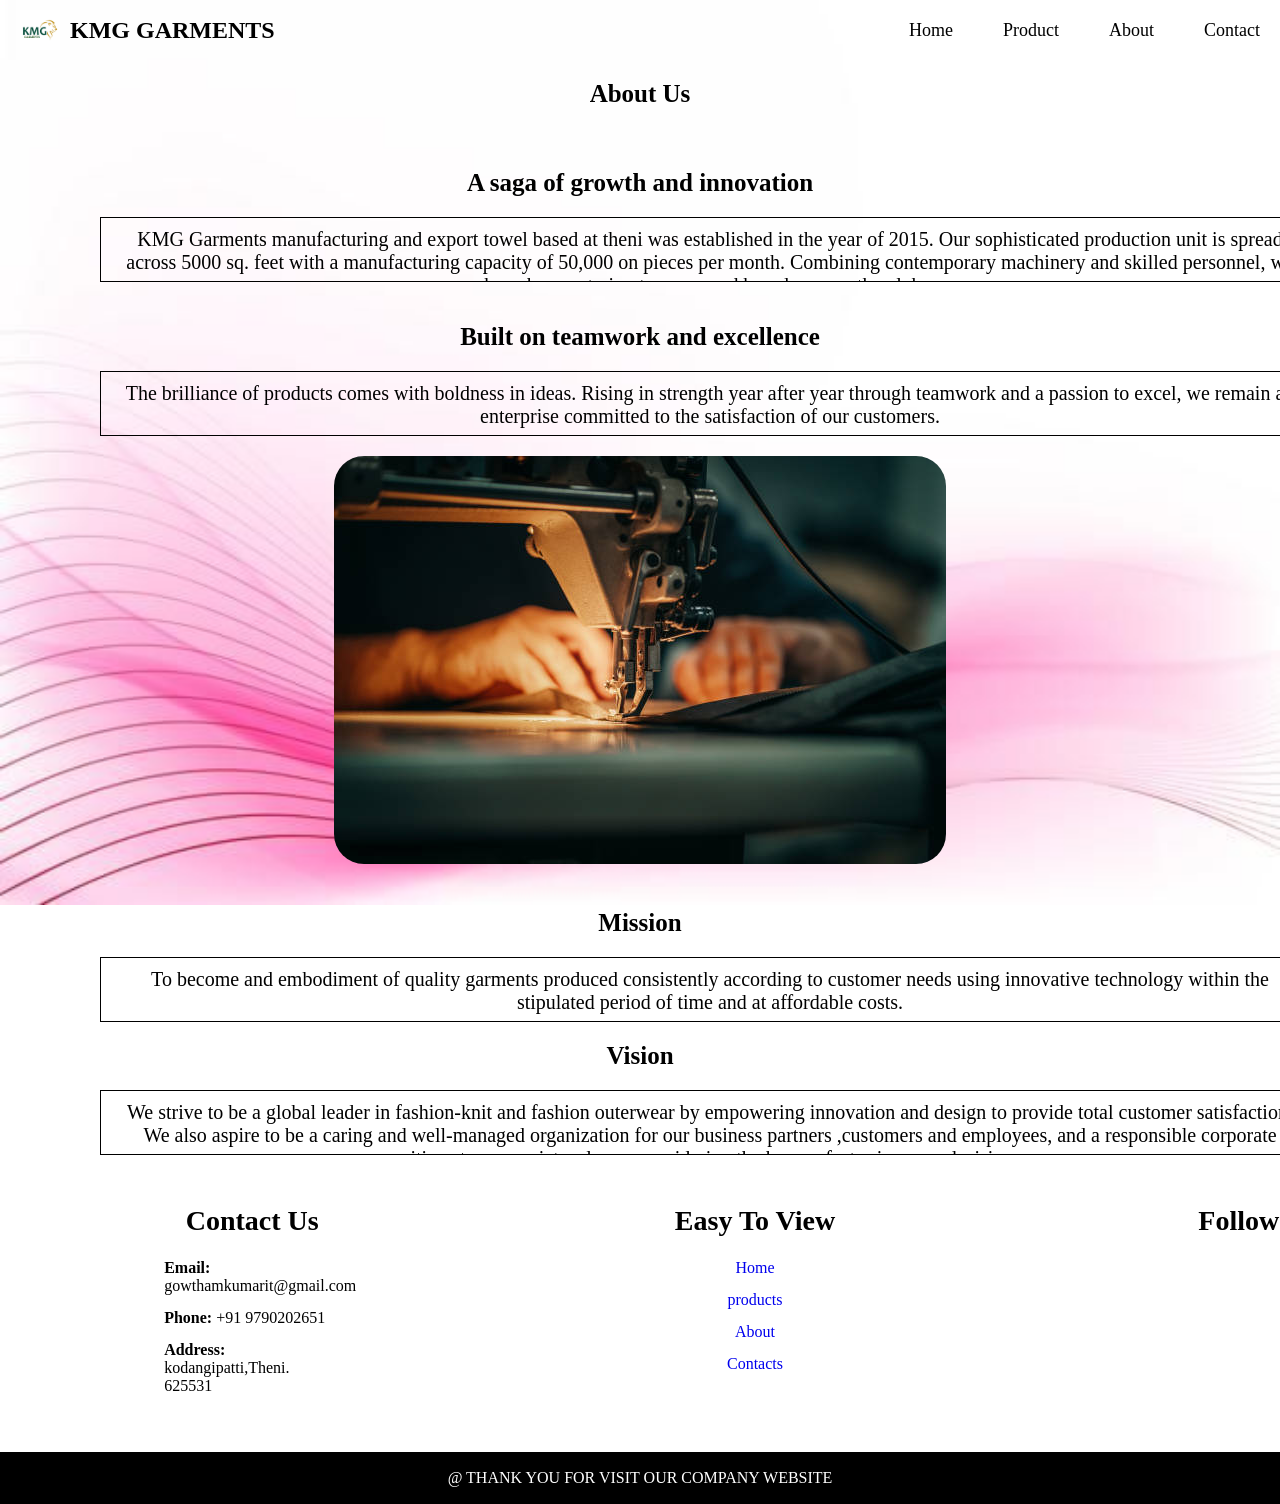
==== about.html @ 12420f59 "Initial commit for KMG Garments Django fullstack" ====
<!DOCTYPE html>
<html lang="en">
<head>
    <meta charset="UTF-8">
    <meta name="viewport" content="width=device-width, initial-scale=1.0">
    <title>about</title>
</head>
<body>
    <style>
       
    * {
      margin: 0;
      padding: 0;
      box-sizing: border-box;
    }
    body {
      font-family:'Times New Roman', Times, serif;
      background-image: url(background\ rose.jpg);
      background-repeat: no-repeat;
    background-size: cover;
    background-attachment: fixed;
    }
    /* Navbar */
    .navbar {
      display: flex;
      justify-content: space-between;
      align-items: center;
      background:linear-gradient(white rgb(183, 19, 131));
      padding: 10px 20px;
      position: sticky;
      top: 0%;
    }
    /* Logo */
    .navbar .logo {
      display: flex;
      align-items: center;
      color: black;
      font-size: 24px;
      font-weight: bold;
      text-decoration: none;
      position: sticky;
      top: 0%;
    }
    .navbar .logo img {
      height: 40px;
      margin-right: 10px;
      position: sticky;
      top: 0%;
    }
    /* Navigation bar */
    .navbar ul {
      list-style: none;
      display: flex;
      gap: 50px;
    }
    .navbar ul li a {
      color: black;
      text-decoration: none;
      font-size: 18px;
      transition: 0.3s;
    }
    .navbar ul li a:hover {
      color: red;
    }
    /*home section--*/
    p{
    color: black;
    margin-left: 20px;
}
.little{
    display: flex;
    align-items: center;
    flex-wrap: wrap;
    justify-content: space-around;
}
.col-2{
    flex-basis: 50%;
    min-width: 300px;
}
.col-2{
    max-width: 100%;
    padding: 50px 0;
}
.col-2 img{
    max-width: 100%;
    padding: 20px;
    border-radius: 40px; 
}
.col-2 h1{
    font-size: 50px;
    line-height: 50px;
    margin: 25px 0;
    font-family: cursive;
    margin-left: 20px;
}
/*button*/
.button{
    display: inline-block;
    background: black;
    color: aliceblue;
    padding: 8px 30px;
    margin: 30px 0;
    border-radius: 30px;
    transition: 0.5s;
    margin-left: 250px;
    text-decoration: none;
}
.button:hover{
background: red;
}
.now{
    text-align: center;
    margin-bottom: 25px;
}
/*product section*/
.com{
  margin-bottom: 20px;
  margin-top: 20px;
}
.items {
  display: flex;
  flex-wrap: wrap;
  justify-content: flex-start;
}
.product img{
  border-radius: 30px;
  padding: 20px;
}
.head{
  text-align: center;
  font-weight: 500%;
}
.product img:hover{
  opacity: 0.9;
}
/*about section*/
.about{
   text-align: center;
   font-family: 'Times New Roman', Times, serif;
  text-decoration: none;
   font-size: large;
   margin-top: 20px;
 }
.b{
   font-size: 20px;
  font-family: 'Times New Roman', Times, serif;
}
.tittle{
  margin-bottom: 20px;
  margin-top: 20px;
  font-size: 25px;
}
.b{
  margin-bottom: 20px;
}
.about img{
  border-radius: 30px;
  margin-bottom: 20px;
  margin-top: 20px;
}
.about img:hover{
  opacity: 0.8;
}
.para{
  width: 1200px;
  height: 65px;
  border: 1px solid;
  overflow-x: hidden;
  /*overflow-y: scroll;*/
  margin-left: 100px;
  padding-top: 10px;
  background-color: rgb(rgba(122, 111, 111, 0));
}
/*FORM section*/
.h{
  margin-top: 20px;
}
 .form{
    display: flex;
    justify-content: center;
    align-items: center;
    margin-top: 20px;
    }
    .form .contact-form input{
    width: 30rem;
    background-color: whitesmoke;
    border: 0px;
    border: solid black;
    margin: 20px;
    padding: 10px;
    font-size: 18px;
    border-bottom: 2px solid black;
}
.form .contact-form input ~ span{
    position: absolute;
    left: 430px;
    transition: 0.9s ease-in-out;
    margin-top: 20px;
}
.form .contact-form input:focus ~span{
    transform: translateY(-20px);
    pointer-events: none;
}
.form .contact-form textarea{
    width: 30rem;
    border: 2px;
    background-color: whitesmoke;
    margin: 20px;
    font-size: 17px;
    border-bottom: 2px solid black;
}
.form .contact-form textarea ~ span
{
    position: absolute;
    left: 400px;
    margin-top: 10px;
    transition: 0.9s ease-in-out;
}
.form .contact-form textarea:focus ~span{
    transform: translateY(-20px);
    pointer-events: none;
}
.form .contact-form input[type=submit]{
    background-color: dodgerblue;
    border: 2px solid dodgerblue;
    font-size: 18px;
    width: 50%;
    height: 40px;
    margin-top: 10px
}
.form .contact-form input[type=submit]:hover{
    background-color: transparent;
    color: dodgerblue;
}

/*foooter section*/
 footer{
        background: grey transparent;
        padding-top: 50px;
    }
    .container{
        width: 1510px;
        margin: auto;
        display: flex;
        justify-content: center;
    }
    .footer-content{
        width: 33.3%;
    }
    h3{
        font-size: 28px;
        margin-bottom: 15px;
        text-align: center;
    }
    .footer-content p{
        width:190px;
        margin: auto;
        padding: 7px;
    }
    .footer-content ul{
        text-align: center;
    }
    .list{
        padding: 0;
    }
    .list li{
        width: auto;
        text-align: center;
        list-style-type:none;
        padding: 7px;
        position: relative;
    }
    .list li::before{
        content: '';
        position: absolute;
        transform: translate(-50%,-50%);
        left: 50%;
        top: 100%;
        width: 0;
        height: 2px;
        background: black;
        transition-duration: .5s;
    }
    .list li:hover::before{
        width: 70px;
    }
    .social-icons{
        text-align: center;
        padding: 0;
    }
    .social-icons li{
        display: inline-block;
        text-align: center;
        padding: 5px;
    }
    .social-icons i{
        color: black;
        font-size: 25px;
    }
    a{
        text-decoration: none;
    }
    a:hover{
        color: red;
    }
    .social-icons i:hover{
        color:black;
    }
    .bottom-bar{
        background: black;
        text-align: center;
        padding: 10px 0;
        margin-top: 50px;
    }
    .bottom-bar p{
        color:white;
        margin: 0;
        font-size: 16px;
        padding: 7px;
    }
  
    </style>
    <nav class="navbar">
    <!-- Logo Section -->
    <a href="" class="logo">
      <img src="kmg logo.png.png" alt="Logo">
      KMG GARMENTS
    </a>

    <!-- Navigation Links -->
    <ul>
      <li><a href="home.html">Home</a></li>
      <li><a href="product.html">Product</a></li>
      <li><a href="about.html">About</a></li>
      <li><a href="contact.html">Contact</a></li>
    </ul>
  </nav>
  <!--about section -->
 <div class="about">
        <h2 class="tittle">About Us</h2>
        <br>
        <h5 class="tittle"><b>A saga of growth and innovation</b></h5>
        <div class="para"><p class="b">KMG Garments manufacturing and export towel based at theni was established in the year of 2015. Our sophisticated production unit is spread across 5000 sq. feet with a manufacturing capacity of 50,000 on pieces per month. Combining contemporary machinery and skilled personnel, we have been catering to renowned brands across the globe.</p></div><br>
        <h5 class="tittle"><b>Built on teamwork and excellence</b></h5>
        <div class="para"><p class="b">The brilliance of products comes with boldness in ideas. Rising in strength year after year through teamwork and a passion to excel, we remain an enterprise committed to the satisfaction of our customers.</p></div>
        <div class="img">
            <img src="company stitching.jpg">
        </div>
        <h5 class="tittle">Mission</h5>
        <div class="para"><p class="b">To become and embodiment of quality garments produced consistently according to customer needs using innovative technology within the stipulated period of time and at affordable costs.</p></div>
        <h5 class="tittle">Vision</h5>
        <div class="para"><p class="b">We strive to be a global leader in fashion-knit and fashion outerwear by empowering innovation and design to provide total customer satisfaction.
We also aspire to be a caring and well-managed organization for our business partners ,customers and employees, and a responsible corporate citizen to our society, always considering the human factor in every decision.</p></div>
    </div>
     <!--footer section-->
  <footer>
        <div class="container">
            <div class="footer-content">
                <h3>Contact Us</h3>
                <p><b>Email:</b> gowthamkumarit@gmail.com</p>
                <p><b>Phone:</b> +91 9790202651</p>
                <p><b>Address:</b> kodangipatti,Theni. 625531</p>
            </div>
            <div class="footer-content">
                <h3>Easy To View</h3>
                 <ul class="list">
                    <li><a href="home.html">Home</a></li>
                    <li><a href="product.html">products</a></li>
                    <li><a href="about.html">About</a></li>
                    <li><a href="contact.html">Contacts</a></li>
                 </ul>
            </div>
            <div class="footer-content">
                <h3>Follow Us</h3>
                <ul class="social-icons">
                <i class="fa fa-facebook-square fa-2x" aria-hidden="true"></i></li>
            <li><i class="fa fa-instagram fa-2x" aria-hidden="true"></i></li>
            <li><i class="fa fa-whatsapp fa-2x" aria-hidden="true"></i></li>
            <li><i class="fa fa-twitter-square fa-2x" aria-hidden="true"></i></li>
                </div>
        </div>
        <div class="bottom-bar">
            <p>@ THANK YOU FOR VISIT OUR COMPANY WEBSITE</p>
        </div>
    </footer>
</body>
</html>
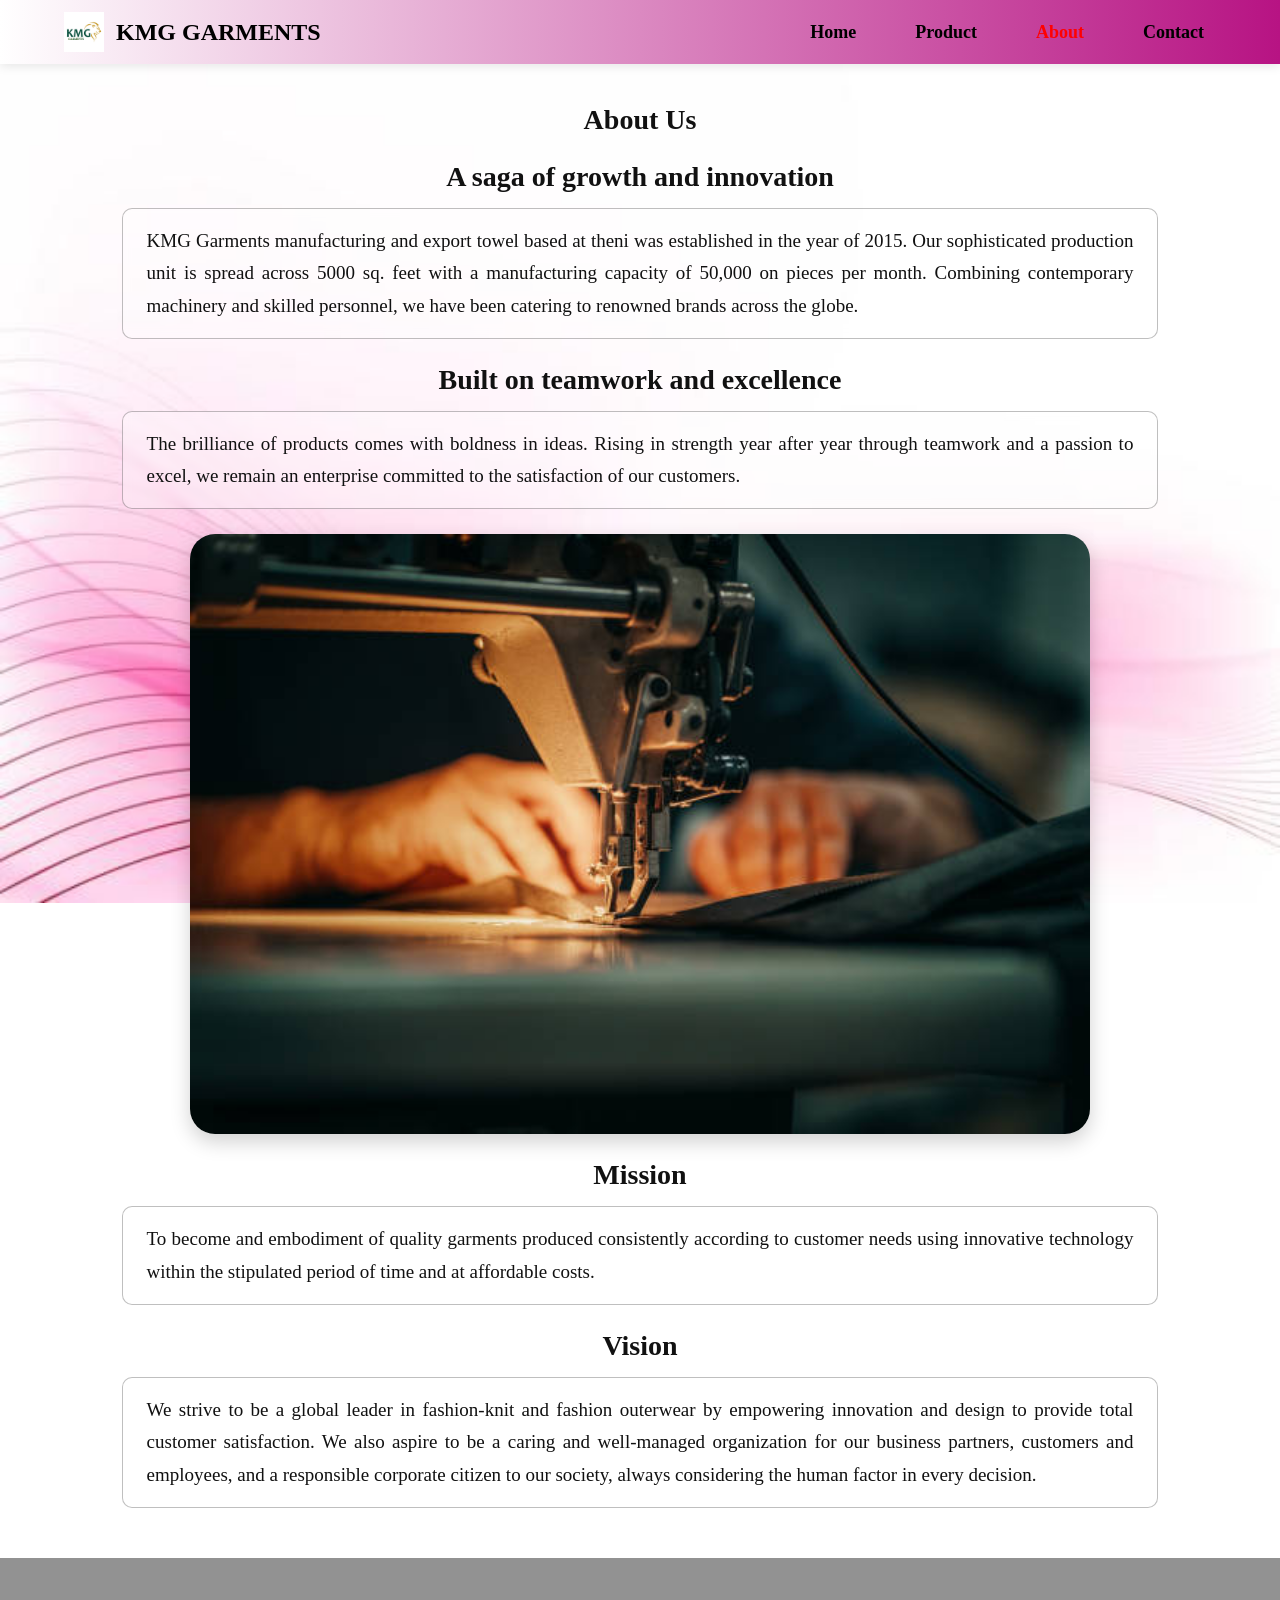
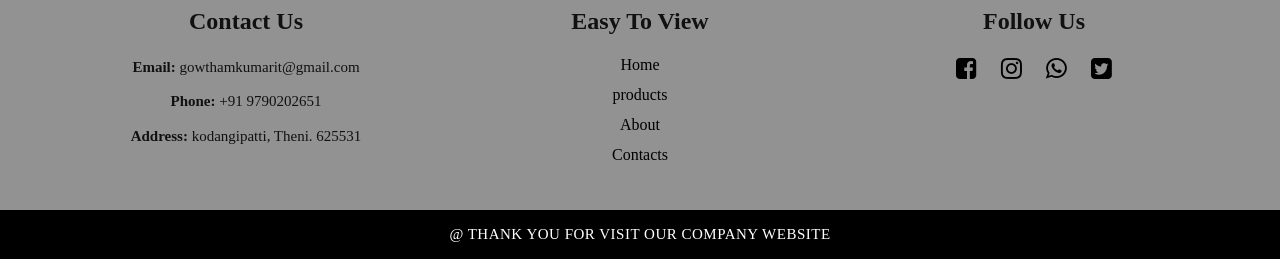
==== commit 3873884e: "Make website fully responsive across all devices" ====
--- a/about.html
+++ b/about.html
@@ -3,385 +3,87 @@
 <head>
     <meta charset="UTF-8">
     <meta name="viewport" content="width=device-width, initial-scale=1.0">
-    <title>about</title>
+    <title>About Us - KMG GARMENTS</title>
+    <link rel="stylesheet" href="style.css">
+    <link rel="icon" type="image/png" href="kmg logo.png.png">
+    <link rel="stylesheet" href="https://stackpath.bootstrapcdn.com/font-awesome/4.7.0/css/font-awesome.min.css" integrity="sha384-wvfXpqpZZVQGK6TAh5PVlGOfQNHSoD2xbE+QkPxCAFlNEevoEH3Sl0sibVcOQVnN" crossorigin="anonymous">
 </head>
 <body>
-    <style>
-       
-    * {
-      margin: 0;
-      padding: 0;
-      box-sizing: border-box;
-    }
-    body {
-      font-family:'Times New Roman', Times, serif;
-      background-image: url(background\ rose.jpg);
-      background-repeat: no-repeat;
-    background-size: cover;
-    background-attachment: fixed;
-    }
-    /* Navbar */
-    .navbar {
-      display: flex;
-      justify-content: space-between;
-      align-items: center;
-      background:linear-gradient(white rgb(183, 19, 131));
-      padding: 10px 20px;
-      position: sticky;
-      top: 0%;
-    }
-    /* Logo */
-    .navbar .logo {
-      display: flex;
-      align-items: center;
-      color: black;
-      font-size: 24px;
-      font-weight: bold;
-      text-decoration: none;
-      position: sticky;
-      top: 0%;
-    }
-    .navbar .logo img {
-      height: 40px;
-      margin-right: 10px;
-      position: sticky;
-      top: 0%;
-    }
-    /* Navigation bar */
-    .navbar ul {
-      list-style: none;
-      display: flex;
-      gap: 50px;
-    }
-    .navbar ul li a {
-      color: black;
-      text-decoration: none;
-      font-size: 18px;
-      transition: 0.3s;
-    }
-    .navbar ul li a:hover {
-      color: red;
-    }
-    /*home section--*/
-    p{
-    color: black;
-    margin-left: 20px;
-}
-.little{
-    display: flex;
-    align-items: center;
-    flex-wrap: wrap;
-    justify-content: space-around;
-}
-.col-2{
-    flex-basis: 50%;
-    min-width: 300px;
-}
-.col-2{
-    max-width: 100%;
-    padding: 50px 0;
-}
-.col-2 img{
-    max-width: 100%;
-    padding: 20px;
-    border-radius: 40px; 
-}
-.col-2 h1{
-    font-size: 50px;
-    line-height: 50px;
-    margin: 25px 0;
-    font-family: cursive;
-    margin-left: 20px;
-}
-/*button*/
-.button{
-    display: inline-block;
-    background: black;
-    color: aliceblue;
-    padding: 8px 30px;
-    margin: 30px 0;
-    border-radius: 30px;
-    transition: 0.5s;
-    margin-left: 250px;
-    text-decoration: none;
-}
-.button:hover{
-background: red;
-}
-.now{
-    text-align: center;
-    margin-bottom: 25px;
-}
-/*product section*/
-.com{
-  margin-bottom: 20px;
-  margin-top: 20px;
-}
-.items {
-  display: flex;
-  flex-wrap: wrap;
-  justify-content: flex-start;
-}
-.product img{
-  border-radius: 30px;
-  padding: 20px;
-}
-.head{
-  text-align: center;
-  font-weight: 500%;
-}
-.product img:hover{
-  opacity: 0.9;
-}
-/*about section*/
-.about{
-   text-align: center;
-   font-family: 'Times New Roman', Times, serif;
-  text-decoration: none;
-   font-size: large;
-   margin-top: 20px;
- }
-.b{
-   font-size: 20px;
-  font-family: 'Times New Roman', Times, serif;
-}
-.tittle{
-  margin-bottom: 20px;
-  margin-top: 20px;
-  font-size: 25px;
-}
-.b{
-  margin-bottom: 20px;
-}
-.about img{
-  border-radius: 30px;
-  margin-bottom: 20px;
-  margin-top: 20px;
-}
-.about img:hover{
-  opacity: 0.8;
-}
-.para{
-  width: 1200px;
-  height: 65px;
-  border: 1px solid;
-  overflow-x: hidden;
-  /*overflow-y: scroll;*/
-  margin-left: 100px;
-  padding-top: 10px;
-  background-color: rgb(rgba(122, 111, 111, 0));
-}
-/*FORM section*/
-.h{
-  margin-top: 20px;
-}
- .form{
-    display: flex;
-    justify-content: center;
-    align-items: center;
-    margin-top: 20px;
-    }
-    .form .contact-form input{
-    width: 30rem;
-    background-color: whitesmoke;
-    border: 0px;
-    border: solid black;
-    margin: 20px;
-    padding: 10px;
-    font-size: 18px;
-    border-bottom: 2px solid black;
-}
-.form .contact-form input ~ span{
-    position: absolute;
-    left: 430px;
-    transition: 0.9s ease-in-out;
-    margin-top: 20px;
-}
-.form .contact-form input:focus ~span{
-    transform: translateY(-20px);
-    pointer-events: none;
-}
-.form .contact-form textarea{
-    width: 30rem;
-    border: 2px;
-    background-color: whitesmoke;
-    margin: 20px;
-    font-size: 17px;
-    border-bottom: 2px solid black;
-}
-.form .contact-form textarea ~ span
-{
-    position: absolute;
-    left: 400px;
-    margin-top: 10px;
-    transition: 0.9s ease-in-out;
-}
-.form .contact-form textarea:focus ~span{
-    transform: translateY(-20px);
-    pointer-events: none;
-}
-.form .contact-form input[type=submit]{
-    background-color: dodgerblue;
-    border: 2px solid dodgerblue;
-    font-size: 18px;
-    width: 50%;
-    height: 40px;
-    margin-top: 10px
-}
-.form .contact-form input[type=submit]:hover{
-    background-color: transparent;
-    color: dodgerblue;
-}
-
-/*foooter section*/
- footer{
-        background: grey transparent;
-        padding-top: 50px;
-    }
-    .container{
-        width: 1510px;
-        margin: auto;
-        display: flex;
-        justify-content: center;
-    }
-    .footer-content{
-        width: 33.3%;
-    }
-    h3{
-        font-size: 28px;
-        margin-bottom: 15px;
-        text-align: center;
-    }
-    .footer-content p{
-        width:190px;
-        margin: auto;
-        padding: 7px;
-    }
-    .footer-content ul{
-        text-align: center;
-    }
-    .list{
-        padding: 0;
-    }
-    .list li{
-        width: auto;
-        text-align: center;
-        list-style-type:none;
-        padding: 7px;
-        position: relative;
-    }
-    .list li::before{
-        content: '';
-        position: absolute;
-        transform: translate(-50%,-50%);
-        left: 50%;
-        top: 100%;
-        width: 0;
-        height: 2px;
-        background: black;
-        transition-duration: .5s;
-    }
-    .list li:hover::before{
-        width: 70px;
-    }
-    .social-icons{
-        text-align: center;
-        padding: 0;
-    }
-    .social-icons li{
-        display: inline-block;
-        text-align: center;
-        padding: 5px;
-    }
-    .social-icons i{
-        color: black;
-        font-size: 25px;
-    }
-    a{
-        text-decoration: none;
-    }
-    a:hover{
-        color: red;
-    }
-    .social-icons i:hover{
-        color:black;
-    }
-    .bottom-bar{
-        background: black;
-        text-align: center;
-        padding: 10px 0;
-        margin-top: 50px;
-    }
-    .bottom-bar p{
-        color:white;
-        margin: 0;
-        font-size: 16px;
-        padding: 7px;
-    }
-  
-    </style>
-    <nav class="navbar">
+  <nav class="navbar">
     <!-- Logo Section -->
-    <a href="" class="logo">
+    <a href="index.html" class="logo">
       <img src="kmg logo.png.png" alt="Logo">
       KMG GARMENTS
     </a>
 
     <!-- Navigation Links -->
     <ul>
-      <li><a href="home.html">Home</a></li>
+      <li><a href="index.html">Home</a></li>
       <li><a href="product.html">Product</a></li>
-      <li><a href="about.html">About</a></li>
+      <li><a href="about.html" class="active">About</a></li>
       <li><a href="contact.html">Contact</a></li>
     </ul>
   </nav>
-  <!--about section -->
- <div class="about">
-        <h2 class="tittle">About Us</h2>
-        <br>
-        <h5 class="tittle"><b>A saga of growth and innovation</b></h5>
-        <div class="para"><p class="b">KMG Garments manufacturing and export towel based at theni was established in the year of 2015. Our sophisticated production unit is spread across 5000 sq. feet with a manufacturing capacity of 50,000 on pieces per month. Combining contemporary machinery and skilled personnel, we have been catering to renowned brands across the globe.</p></div><br>
-        <h5 class="tittle"><b>Built on teamwork and excellence</b></h5>
-        <div class="para"><p class="b">The brilliance of products comes with boldness in ideas. Rising in strength year after year through teamwork and a passion to excel, we remain an enterprise committed to the satisfaction of our customers.</p></div>
-        <div class="img">
-            <img src="company stitching.jpg">
-        </div>
-        <h5 class="tittle">Mission</h5>
-        <div class="para"><p class="b">To become and embodiment of quality garments produced consistently according to customer needs using innovative technology within the stipulated period of time and at affordable costs.</p></div>
-        <h5 class="tittle">Vision</h5>
-        <div class="para"><p class="b">We strive to be a global leader in fashion-knit and fashion outerwear by empowering innovation and design to provide total customer satisfaction.
-We also aspire to be a caring and well-managed organization for our business partners ,customers and employees, and a responsible corporate citizen to our society, always considering the human factor in every decision.</p></div>
+
+  <!-- About Section -->
+  <div class="about">
+    <h2 class="tittle">About Us</h2>
+    <h5 class="tittle"><b>A saga of growth and innovation</b></h5>
+    <div class="para">
+      <p class="b">KMG Garments manufacturing and export towel based at theni was established in the year of 2015. Our sophisticated production unit is spread across 5000 sq. feet with a manufacturing capacity of 50,000 on pieces per month. Combining contemporary machinery and skilled personnel, we have been catering to renowned brands across the globe.</p>
     </div>
-     <!--footer section-->
+
+    <h5 class="tittle"><b>Built on teamwork and excellence</b></h5>
+    <div class="para">
+      <p class="b">The brilliance of products comes with boldness in ideas. Rising in strength year after year through teamwork and a passion to excel, we remain an enterprise committed to the satisfaction of our customers.</p>
+    </div>
+
+    <div class="img">
+      <img src="company stitching.jpg" alt="Company Stitching Unit">
+    </div>
+
+    <h5 class="tittle">Mission</h5>
+    <div class="para">
+      <p class="b">To become and embodiment of quality garments produced consistently according to customer needs using innovative technology within the stipulated period of time and at affordable costs.</p>
+    </div>
+
+    <h5 class="tittle">Vision</h5>
+    <div class="para">
+      <p class="b">We strive to be a global leader in fashion-knit and fashion outerwear by empowering innovation and design to provide total customer satisfaction. We also aspire to be a caring and well-managed organization for our business partners, customers and employees, and a responsible corporate citizen to our society, always considering the human factor in every decision.</p>
+    </div>
+  </div>
+
+  <!-- Footer Section -->
   <footer>
-        <div class="container">
-            <div class="footer-content">
-                <h3>Contact Us</h3>
-                <p><b>Email:</b> gowthamkumarit@gmail.com</p>
-                <p><b>Phone:</b> +91 9790202651</p>
-                <p><b>Address:</b> kodangipatti,Theni. 625531</p>
-            </div>
-            <div class="footer-content">
-                <h3>Easy To View</h3>
-                 <ul class="list">
-                    <li><a href="home.html">Home</a></li>
-                    <li><a href="product.html">products</a></li>
-                    <li><a href="about.html">About</a></li>
-                    <li><a href="contact.html">Contacts</a></li>
-                 </ul>
-            </div>
-            <div class="footer-content">
-                <h3>Follow Us</h3>
-                <ul class="social-icons">
-                <i class="fa fa-facebook-square fa-2x" aria-hidden="true"></i></li>
-            <li><i class="fa fa-instagram fa-2x" aria-hidden="true"></i></li>
-            <li><i class="fa fa-whatsapp fa-2x" aria-hidden="true"></i></li>
-            <li><i class="fa fa-twitter-square fa-2x" aria-hidden="true"></i></li>
-                </div>
-        </div>
-        <div class="bottom-bar">
-            <p>@ THANK YOU FOR VISIT OUR COMPANY WEBSITE</p>
-        </div>
-    </footer>
+    <div class="container">
+      <div class="footer-content">
+        <h3>Contact Us</h3>
+        <p><b>Email:</b> gowthamkumarit@gmail.com</p>
+        <p><b>Phone:</b> +91 9790202651</p>
+        <p><b>Address:</b> kodangipatti, Theni. 625531</p>
+      </div>
+      <div class="footer-content">
+        <h3>Easy To View</h3>
+        <ul class="list">
+          <li><a href="index.html">Home</a></li>
+          <li><a href="product.html">products</a></li>
+          <li><a href="about.html">About</a></li>
+          <li><a href="contact.html">Contacts</a></li>
+        </ul>
+      </div>
+      <div class="footer-content">
+        <h3>Follow Us</h3>
+        <ul class="social-icons">
+          <li><i class="fa fa-facebook-square fa-2x" aria-hidden="true"></i></li>
+          <li><i class="fa fa-instagram fa-2x" aria-hidden="true"></i></li>
+          <li><i class="fa fa-whatsapp fa-2x" aria-hidden="true"></i></li>
+          <li><i class="fa fa-twitter-square fa-2x" aria-hidden="true"></i></li>
+        </ul>
+      </div>
+    </div>
+    <div class="bottom-bar">
+      <p>@ THANK YOU FOR VISIT OUR COMPANY WEBSITE</p>
+    </div>
+  </footer>
 </body>
-</html>+</html>
--- a/style.css
+++ b/style.css
@@ -0,0 +1,890 @@
+/* =========================================
+   KMG GARMENTS - Unified Responsive Stylesheet
+   ========================================= */
+
+/* 1. Reset & Global Fluidity */
+* {
+  margin: 0;
+  padding: 0;
+  box-sizing: border-box;
+}
+
+html, body {
+  max-width: 100%;
+  overflow-x: hidden;
+}
+
+body {
+  font-family: 'Times New Roman', Times, serif;
+  background-image: url('background rose.jpg');
+  background-repeat: no-repeat;
+  background-size: cover;
+  background-attachment: fixed;
+  background-position: center;
+  min-height: 100vh;
+}
+
+/* Fluid Media */
+img {
+  max-width: 100%;
+  height: auto;
+  object-fit: cover;
+}
+
+/* =========================================
+   2. Responsive Navigation Bar
+   ========================================= */
+.navbar {
+  display: flex;
+  justify-content: space-between;
+  align-items: center;
+  background: linear-gradient(to right, #ffffff, rgb(183, 19, 131));
+  padding: 12px 5%;
+  position: sticky;
+  top: 0;
+  z-index: 1000;
+  box-shadow: 0 2px 10px rgba(0, 0, 0, 0.1);
+  width: 100%;
+}
+
+.navbar .logo {
+  display: flex;
+  align-items: center;
+  color: #000;
+  font-size: 24px;
+  font-weight: bold;
+  text-decoration: none;
+  transition: transform 0.2s ease;
+}
+
+.navbar .logo:hover {
+  transform: scale(1.02);
+}
+
+.navbar .logo img {
+  height: 40px;
+  width: auto;
+  margin-right: 12px;
+  object-fit: contain;
+}
+
+.navbar ul {
+  list-style: none;
+  display: flex;
+  align-items: center;
+  gap: 35px;
+  margin: 0;
+  padding: 0;
+}
+
+.navbar ul li a {
+  color: #000;
+  text-decoration: none;
+  font-size: 18px;
+  font-weight: 600;
+  padding: 8px 12px;
+  border-radius: 4px;
+  transition: color 0.3s ease, background-color 0.3s ease;
+}
+
+.navbar ul li a:hover,
+.navbar ul li a.active {
+  color: #ff0000;
+}
+
+/* =========================================
+   3. Container & Layout Rules
+   ========================================= */
+.container {
+  width: 90%;
+  max-width: 1280px;
+  margin: 0 auto;
+  display: flex;
+  justify-content: space-between;
+  align-items: flex-start;
+  gap: 30px;
+  box-sizing: border-box;
+}
+
+/* =========================================
+   4. Hero / Home Section
+   ========================================= */
+.little {
+  width: 90%;
+  max-width: 1280px;
+  margin: 0 auto;
+  display: flex;
+  align-items: center;
+  justify-content: space-between;
+  gap: 40px;
+  padding: 50px 0;
+}
+
+.col-2 {
+  flex: 1 1 48%;
+  max-width: 50%;
+  padding: 20px 0;
+}
+
+.col-2 h1 {
+  font-size: clamp(32px, 4vw, 50px);
+  line-height: 1.2;
+  margin: 0 0 20px 0;
+  font-family: cursive, 'Times New Roman', serif;
+  color: #111;
+}
+
+.col-2 p {
+  color: #222;
+  font-size: 17px;
+  line-height: 1.7;
+  margin: 0 0 25px 0;
+}
+
+.col-2 img {
+  width: 100%;
+  max-width: 100%;
+  height: auto;
+  border-radius: 30px;
+  box-shadow: 0 10px 25px rgba(0, 0, 0, 0.2);
+  display: block;
+}
+
+/* Fluid Call-to-Action Buttons */
+.button {
+  display: inline-block;
+  background: #000;
+  color: #f0f8ff;
+  padding: 12px 32px;
+  margin: 20px 0;
+  border-radius: 30px;
+  transition: all 0.3s ease;
+  text-decoration: none;
+  font-size: 16px;
+  font-weight: bold;
+  text-align: center;
+  box-shadow: 0 4px 12px rgba(0, 0, 0, 0.15);
+}
+
+.button:hover {
+  background: #ff0000;
+  color: #fff;
+  transform: translateY(-2px);
+  box-shadow: 0 6px 16px rgba(255, 0, 0, 0.3);
+}
+
+.now {
+  text-align: center;
+  margin-bottom: 25px;
+}
+
+/* =========================================
+   5. Product Section & Cards
+   ========================================= */
+.com {
+  width: 90%;
+  max-width: 1280px;
+  margin: 40px auto 25px auto;
+  text-align: center;
+  font-size: clamp(24px, 3.5vw, 36px);
+  color: #111;
+  text-decoration: none;
+  font-weight: bold;
+  letter-spacing: 1px;
+}
+
+.items {
+  width: 90%;
+  max-width: 1280px;
+  margin: 0 auto 50px auto;
+  display: grid;
+  grid-template-columns: repeat(4, 1fr);
+  gap: 25px;
+  justify-content: center;
+}
+
+.product {
+  background: rgba(255, 255, 255, 0.45);
+  backdrop-filter: blur(4px);
+  border-radius: 20px;
+  padding: 15px;
+  text-align: center;
+  transition: transform 0.3s ease, box-shadow 0.3s ease, background 0.3s ease;
+  display: flex;
+  flex-direction: column;
+  align-items: center;
+  width: 100%;
+  box-sizing: border-box;
+}
+
+.product:hover {
+  transform: translateY(-5px);
+  box-shadow: 0 10px 22px rgba(0, 0, 0, 0.18);
+  background: rgba(255, 255, 255, 0.75);
+}
+
+.product img {
+  width: 100%;
+  max-width: 100%;
+  height: auto;
+  aspect-ratio: 3 / 2;
+  object-fit: cover;
+  border-radius: 15px;
+  padding: 0;
+  margin-bottom: 12px;
+  display: block;
+  transition: opacity 0.3s ease;
+}
+
+.product img:hover {
+  opacity: 0.92;
+}
+
+.head {
+  text-align: center;
+  font-size: 17px;
+  font-weight: 600;
+  color: #222;
+  margin-top: 5px;
+}
+
+/* =========================================
+   6. About Us Section
+   ========================================= */
+.about {
+  width: 90%;
+  max-width: 1280px;
+  margin: 40px auto 50px auto;
+  text-align: center;
+  font-family: 'Times New Roman', Times, serif;
+}
+
+.tittle {
+  margin: 25px auto 15px auto;
+  font-size: clamp(20px, 3vw, 28px);
+  color: #111;
+}
+
+.about .img {
+  width: 100%;
+  max-width: 900px;
+  margin: 25px auto;
+}
+
+.about img {
+  width: 100%;
+  max-width: 100%;
+  height: auto;
+  border-radius: 25px;
+  box-shadow: 0 8px 20px rgba(0, 0, 0, 0.18);
+  margin: 0 auto;
+  display: block;
+}
+
+.about img:hover {
+  opacity: 0.9;
+}
+
+/* Fluid Paragraph Container */
+.para {
+  width: 90%;
+  max-width: 1280px;
+  margin: 0 auto 20px auto;
+  min-height: 65px;
+  height: auto;
+  border: 1px solid rgba(0, 0, 0, 0.25);
+  border-radius: 10px;
+  padding: 16px 24px;
+  background-color: rgba(255, 255, 255, 0.3);
+  backdrop-filter: blur(4px);
+  box-sizing: border-box;
+}
+
+.para .b {
+  font-size: clamp(15px, 1.8vw, 19px);
+  font-family: 'Times New Roman', Times, serif;
+  line-height: 1.7;
+  color: #111;
+  margin: 0;
+  text-align: justify;
+}
+
+/* =========================================
+   7. Contact Section & Responsive Forms
+   ========================================= */
+.contact-section,
+section {
+  position: relative;
+  z-index: 3;
+  padding: 40px 0;
+  width: 100%;
+}
+
+.section-header {
+  margin-bottom: 35px;
+  text-align: center;
+  padding: 0 15px;
+}
+
+.section-header h1,
+.section-header h2 {
+  color: #fff;
+  font-weight: bold;
+  font-size: clamp(28px, 4vw, 48px);
+  margin-bottom: 12px;
+  text-shadow: 0 2px 6px rgba(0, 0, 0, 0.5);
+}
+
+.section-header p {
+  color: #f5f5f5;
+  font-size: clamp(15px, 2vw, 19px);
+  font-style: italic;
+  max-width: 650px;
+  margin: 0 auto;
+}
+
+.contact-row,
+.contact-section .row,
+section .row {
+  display: flex;
+  flex-wrap: wrap;
+  align-items: flex-start;
+  justify-content: space-between;
+  width: 90%;
+  max-width: 1280px;
+  margin: 0 auto;
+  gap: 40px;
+}
+
+.contact-info {
+  flex: 1 1 45%;
+  max-width: 50%;
+}
+
+.contact-info-item {
+  display: flex;
+  align-items: center;
+  margin-bottom: 25px;
+  background: rgba(255, 255, 255, 0.15);
+  backdrop-filter: blur(5px);
+  padding: 15px 20px;
+  border-radius: 15px;
+  transition: transform 0.3s ease, background 0.3s ease;
+}
+
+.contact-info-item:hover {
+  transform: translateX(5px);
+  background: rgba(255, 255, 255, 0.25);
+}
+
+.contact-info-icon {
+  height: 60px;
+  width: 60px;
+  min-width: 60px;
+  background-color: #fff;
+  text-align: center;
+  border-radius: 50%;
+  display: flex;
+  align-items: center;
+  justify-content: center;
+  box-shadow: 0 4px 10px rgba(0, 0, 0, 0.15);
+}
+
+.contact-info-icon i {
+  font-size: 26px;
+  line-height: 1;
+  color: #1da9c0;
+}
+
+.contact-info-content {
+  margin-left: 20px;
+}
+
+.contact-info-content h4 {
+  color: #1da9c0;
+  font-size: 1.25em;
+  margin-bottom: 5px;
+}
+
+.contact-info-content p {
+  color: #fff;
+  font-size: 15px;
+  line-height: 1.5;
+  margin: 0;
+}
+
+.contact-form,
+.contact-form-box {
+  background-color: #fff;
+  padding: 35px;
+  flex: 1 1 45%;
+  max-width: 50%;
+  border-radius: 25px;
+  box-shadow: 0 10px 30px rgba(0, 0, 0, 0.25);
+  box-sizing: border-box;
+}
+
+.contact-form h2,
+.contact-form-box h2 {
+  font-weight: bold;
+  font-size: clamp(22px, 3vw, 28px);
+  margin-bottom: 20px;
+  color: #333;
+  text-align: center;
+}
+
+/* Fluid Form Elements */
+.input-box {
+  position: relative;
+  width: 100%;
+  margin-top: 15px;
+}
+
+.input-box input,
+.input-box textarea {
+  width: 100%;
+  padding: 10px 5px;
+  font-size: 16px;
+  margin: 8px 0;
+  border: none;
+  border-bottom: 2px solid #333;
+  outline: none;
+  resize: vertical;
+  background: transparent;
+  box-sizing: border-box;
+}
+
+.input-box span {
+  position: absolute;
+  left: 5px;
+  top: 10px;
+  padding: 5px 0;
+  font-size: 16px;
+  pointer-events: none;
+  transition: 0.3s ease;
+  color: #666;
+}
+
+.input-box input:focus ~ span,
+.input-box textarea:focus ~ span,
+.input-box input:valid ~ span,
+.input-box textarea:valid ~ span,
+.input-box input:not(:placeholder-shown) ~ span,
+.input-box textarea:not(:placeholder-shown) ~ span {
+  color: #e91e63;
+  font-size: 12px;
+  transform: translateY(-22px);
+}
+
+.input-box input[type="submit"],
+.input-box button[type="submit"] {
+  width: 100%;
+  background: #00bcd4;
+  color: #fff;
+  border: 1px solid #00bcd4;
+  cursor: pointer;
+  padding: 12px 20px;
+  font-size: 18px;
+  font-weight: bold;
+  border-radius: 30px;
+  transition: all 0.3s ease;
+  margin-top: 15px;
+  display: block;
+  box-sizing: border-box;
+}
+
+.input-box input[type="submit"]:hover,
+.input-box button[type="submit"]:hover {
+  background: #fff;
+  color: #00bcd4;
+  box-shadow: 0 4px 15px rgba(0, 188, 212, 0.4);
+}
+
+/* =========================================
+   8. Footer Section
+   ========================================= */
+footer {
+  background: rgba(100, 100, 100, 0.7);
+  backdrop-filter: blur(6px);
+  padding-top: 50px;
+  position: relative;
+  z-index: 5;
+  width: 100%;
+}
+
+.footer-content {
+  width: 33.333%;
+  flex: 1;
+  text-align: center;
+}
+
+footer h3 {
+  font-size: 24px;
+  margin-bottom: 15px;
+  text-align: center;
+  color: #111;
+}
+
+.footer-content p {
+  width: auto;
+  max-width: 280px;
+  margin: 0 auto;
+  padding: 6px;
+  font-size: 15px;
+  line-height: 1.5;
+  color: #111;
+}
+
+.footer-content ul {
+  text-align: center;
+  padding: 0;
+  margin: 0;
+  list-style: none;
+}
+
+.list li {
+  width: auto;
+  text-align: center;
+  list-style-type: none;
+  padding: 6px;
+  position: relative;
+}
+
+.list li a {
+  color: #000;
+  text-decoration: none;
+  font-size: 16px;
+  transition: color 0.3s ease;
+}
+
+.list li a:hover {
+  color: #ff0000;
+}
+
+.list li::before {
+  content: '';
+  position: absolute;
+  transform: translate(-50%, -50%);
+  left: 50%;
+  top: 100%;
+  width: 0;
+  height: 2px;
+  background: #000;
+  transition-duration: 0.4s;
+}
+
+.list li:hover::before {
+  width: 60px;
+}
+
+.social-icons {
+  text-align: center;
+  padding: 0;
+  margin: 0;
+}
+
+.social-icons li {
+  display: inline-block;
+  text-align: center;
+  padding: 6px 10px;
+}
+
+.social-icons i {
+  color: #000;
+  font-size: 24px;
+  transition: color 0.3s ease, transform 0.3s ease;
+}
+
+.social-icons i:hover {
+  color: #ff0000;
+  transform: scale(1.15);
+}
+
+.bottom-bar {
+  background: #000;
+  text-align: center;
+  padding: 12px 15px;
+  margin-top: 40px;
+  width: 100%;
+}
+
+.bottom-bar p {
+  color: #fff;
+  margin: 0;
+  font-size: 15px;
+  padding: 4px;
+  letter-spacing: 0.5px;
+}
+
+/* =========================================
+   9. Django Flash Alerts (Messages)
+   ========================================= */
+.messages-container {
+  width: 90%;
+  max-width: 1280px;
+  margin: 15px auto;
+  position: relative;
+  z-index: 50;
+  padding: 0;
+}
+
+.alert {
+  display: flex;
+  justify-content: space-between;
+  align-items: center;
+  padding: 14px 20px;
+  margin-bottom: 10px;
+  border-radius: 8px;
+  font-size: 15px;
+  font-weight: 500;
+  animation: slideDown 0.4s ease;
+}
+
+.alert-success {
+  background-color: #d4edda;
+  color: #155724;
+  border: 1px solid #c3e6cb;
+}
+
+.alert-error {
+  background-color: #f8d7da;
+  color: #721c24;
+  border: 1px solid #f5c6cb;
+}
+
+.alert-close {
+  background: none;
+  border: none;
+  font-size: 22px;
+  cursor: pointer;
+  color: inherit;
+  line-height: 1;
+  padding: 0 5px;
+}
+
+@keyframes slideDown {
+  from { opacity: 0; transform: translateY(-10px); }
+  to   { opacity: 1; transform: translateY(0); }
+}
+
+/* ===================================================
+   10. RESPONSIVE BREAKPOINTS
+   =================================================== */
+
+/* --- Large Desktop Monitors (> 1440px) --- */
+@media (min-width: 1441px) {
+  .navbar,
+  .little,
+  .items,
+  .about,
+  .contact-row,
+  .contact-section .row,
+  section .row,
+  .container,
+  .para,
+  .messages-container {
+    max-width: 1280px;
+  }
+}
+
+/* --- Laptops & Big Monitors (1025px to 1440px) --- */
+@media (min-width: 1025px) {
+  .items {
+    grid-template-columns: repeat(4, 1fr);
+  }
+  .col-2 {
+    flex: 0 0 48%;
+    max-width: 48%;
+  }
+  .contact-info {
+    flex: 0 0 48%;
+    max-width: 48%;
+  }
+  .contact-form,
+  .contact-form-box {
+    flex: 0 0 48%;
+    max-width: 48%;
+  }
+  .footer-content {
+    width: 33.333%;
+  }
+}
+
+/* --- Tablets (768px to 1024px) --- */
+@media (min-width: 768px) and (max-width: 1024px) {
+  .little {
+    padding: 35px 0;
+    gap: 30px;
+  }
+  .col-2 {
+    flex: 1 1 48%;
+    max-width: 50%;
+  }
+  .col-2 h1 {
+    font-size: 36px;
+  }
+  .col-2 p {
+    font-size: 16px;
+  }
+  .col-2 .button {
+    margin-left: 0;
+  }
+  /* 2-column grid layout for product cards */
+  .items {
+    grid-template-columns: repeat(2, 1fr);
+    gap: 20px;
+  }
+  .contact-row,
+  .contact-section .row,
+  section .row {
+    gap: 30px;
+    padding: 0 10px;
+  }
+  .contact-info,
+  .contact-form,
+  .contact-form-box {
+    flex: 1 1 100%;
+    max-width: 100%;
+  }
+}
+
+/* --- Tablets and Mobile Navbar (max-width: 768px) --- */
+@media (max-width: 768px) {
+  .navbar {
+    flex-direction: column;
+    padding: 15px 20px;
+    gap: 15px;
+    text-align: center;
+  }
+  .navbar .logo {
+    justify-content: center;
+    font-size: 22px;
+  }
+  .navbar ul {
+    flex-wrap: wrap;
+    justify-content: center;
+    gap: 10px 15px;
+    width: 100%;
+  }
+  .navbar ul li a {
+    font-size: 16px;
+    padding: 8px 12px;
+    display: inline-block;
+    min-height: 44px;
+    line-height: 28px;
+  }
+}
+
+/* --- Mobile Phones (< 768px, specifically max-width: 767px) --- */
+@media (max-width: 767px) {
+  /* Stack hero section vertically */
+  .little {
+    flex-direction: column;
+    padding: 25px 0;
+    gap: 25px;
+    text-align: center;
+  }
+  .col-2 {
+    flex-basis: 100%;
+    width: 100%;
+    max-width: 100%;
+    padding: 10px 0;
+  }
+  .col-2 h1 {
+    font-size: 28px;
+    line-height: 1.25;
+    margin-left: 0;
+    text-align: center;
+  }
+  .col-2 p {
+    font-size: 15px;
+    line-height: 1.6;
+    margin: 0 0 15px 0;
+    text-align: left;
+  }
+  /* Centered buttons on mobile */
+  .button,
+  .col-2 .button {
+    display: block;
+    margin: 20px auto;
+    width: fit-content;
+    text-align: center;
+  }
+  
+  /* Stack product cards vertically (100% width) */
+  .items {
+    grid-template-columns: 1fr;
+    gap: 20px;
+    width: 90%;
+  }
+  .product {
+    width: 100%;
+  }
+  .product img {
+    height: 220px;
+  }
+  
+  /* Stack contact info and forms vertically (100% width) */
+  .contact-row,
+  .contact-section .row,
+  section .row {
+    flex-direction: column;
+    gap: 30px;
+    width: 95%;
+  }
+  .contact-info {
+    width: 100%;
+    max-width: 100%;
+    margin-bottom: 10px;
+  }
+  .contact-info-item {
+    padding: 12px 15px;
+  }
+  .contact-info-icon {
+    height: 50px;
+    width: 50px;
+    min-width: 50px;
+  }
+  .contact-info-icon i {
+    font-size: 22px;
+  }
+  .contact-form,
+  .contact-form-box {
+    width: 100%;
+    max-width: 100%;
+    padding: 25px 18px;
+    border-radius: 18px;
+  }
+  
+  /* Stack footer content columns vertically (100% width) */
+  .container {
+    flex-direction: column;
+    align-items: center;
+    gap: 30px;
+    text-align: center;
+  }
+  .footer-content {
+    width: 100%;
+  }
+  .footer-content p {
+    max-width: 100%;
+  }
+  
+  /* Mobile-friendly font sizes & spacing */
+  .para {
+    width: 95%;
+    padding: 14px 16px;
+    margin: 0 auto 15px auto;
+  }
+  .para .b {
+    font-size: 15px;
+    text-align: left;
+  }
+  .tittle {
+    font-size: 20px;
+  }
+  .com {
+    font-size: 24px;
+    margin: 30px auto 15px auto;
+  }
+}
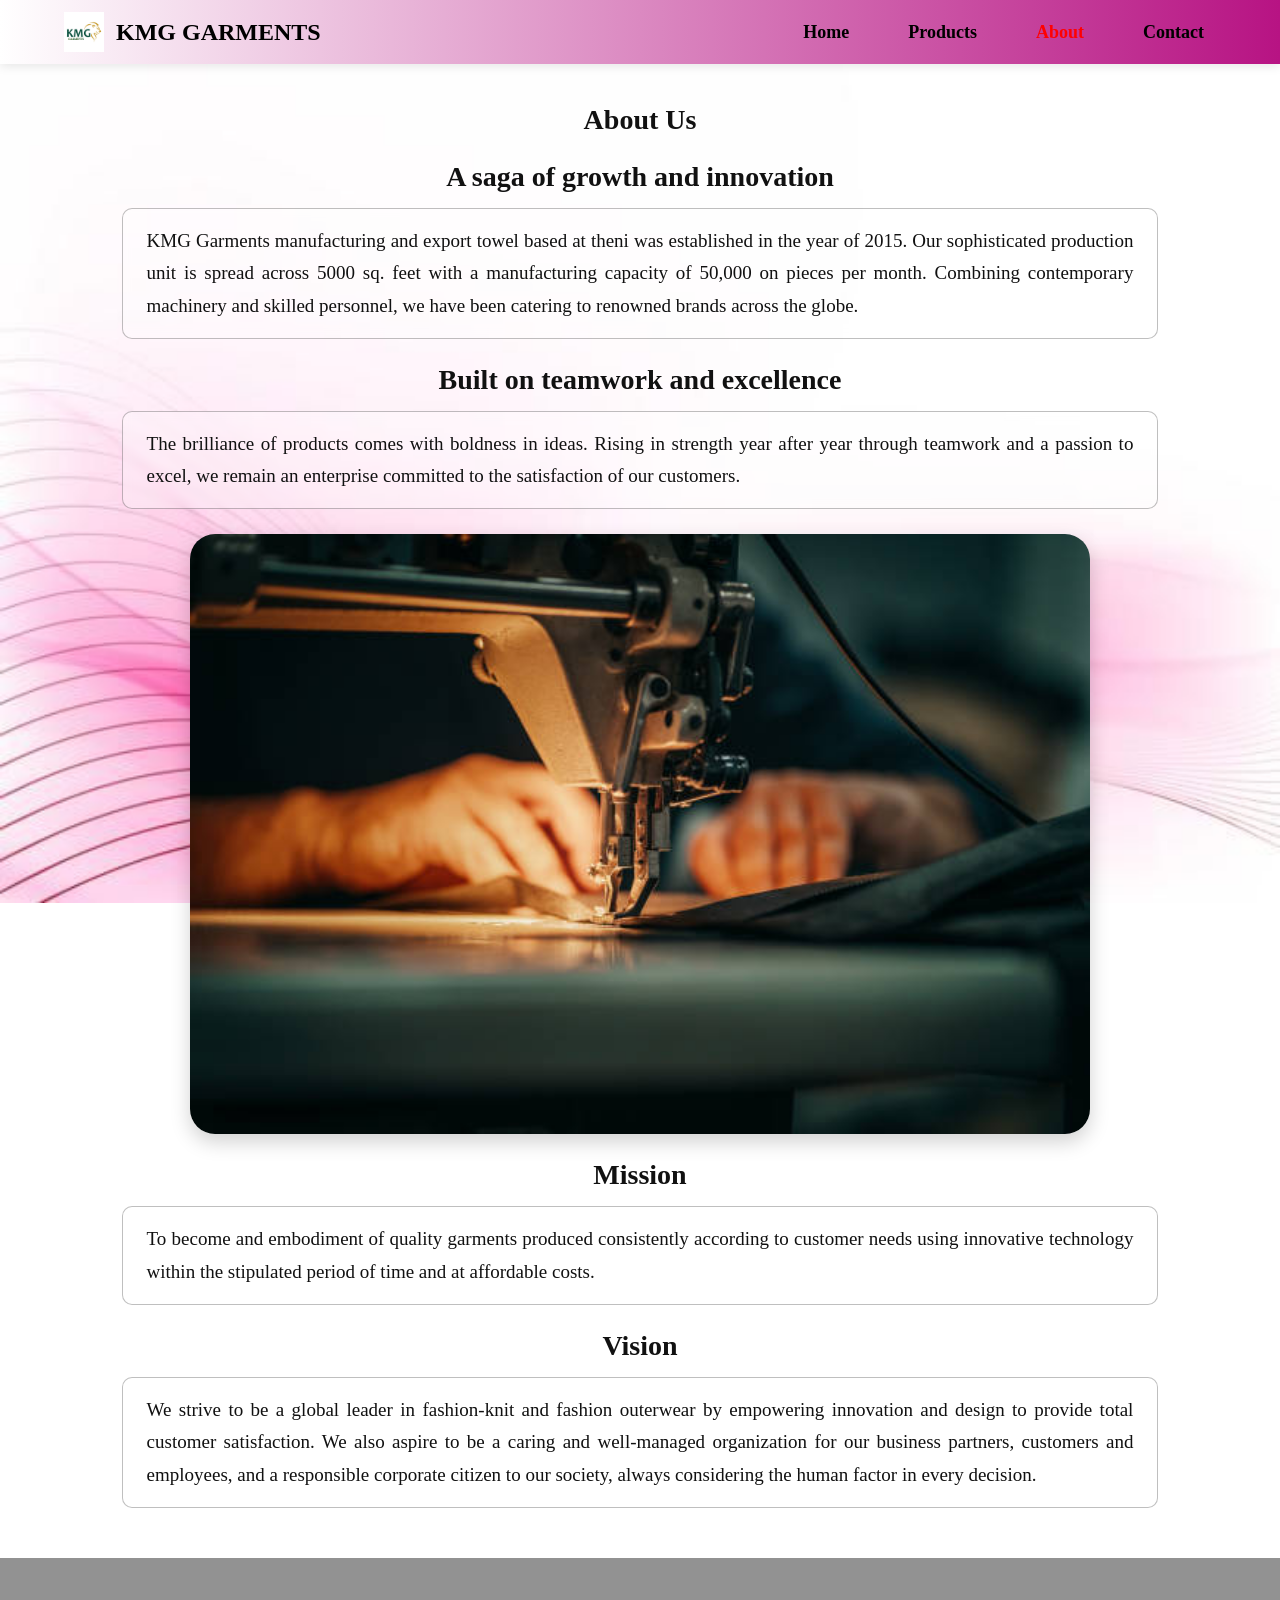
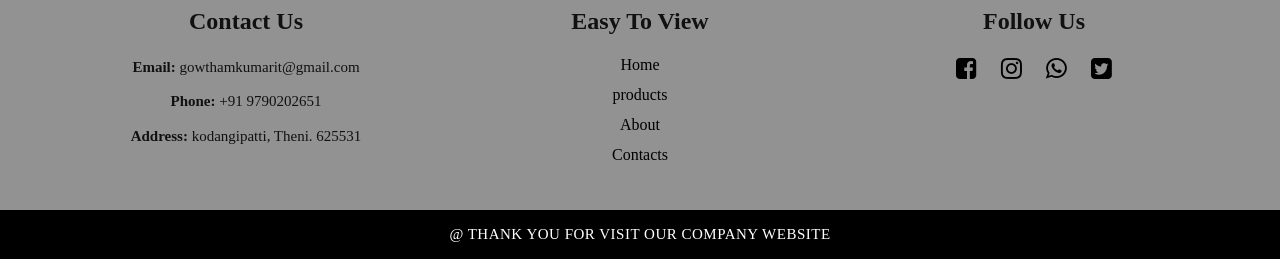
==== commit f0929f15: "Fix full-width navbar alignment" ====
--- a/about.html
+++ b/about.html
@@ -19,7 +19,7 @@
     <!-- Navigation Links -->
     <ul>
       <li><a href="index.html">Home</a></li>
-      <li><a href="product.html">Product</a></li>
+      <li><a href="product.html">Products</a></li>
       <li><a href="about.html" class="active">About</a></li>
       <li><a href="contact.html">Contact</a></li>
     </ul>
--- a/style.css
+++ b/style.css
@@ -42,9 +42,13 @@
   padding: 12px 5%;
   position: sticky;
   top: 0;
+  left: 0;
+  right: 0;
+  width: 100%;
+  max-width: 100%;
+  box-sizing: border-box;
   z-index: 1000;
   box-shadow: 0 2px 10px rgba(0, 0, 0, 0.1);
-  width: 100%;
 }
 
 .navbar .logo {
@@ -55,6 +59,7 @@
   font-weight: bold;
   text-decoration: none;
   transition: transform 0.2s ease;
+  white-space: nowrap;
 }
 
 .navbar .logo:hover {
@@ -75,6 +80,7 @@
   gap: 35px;
   margin: 0;
   padding: 0;
+  margin-left: auto;
 }
 
 .navbar ul li a {
@@ -85,6 +91,7 @@
   padding: 8px 12px;
   border-radius: 4px;
   transition: color 0.3s ease, background-color 0.3s ease;
+  white-space: nowrap;
 }
 
 .navbar ul li a:hover,
@@ -673,7 +680,13 @@
 
 /* --- Large Desktop Monitors (> 1440px) --- */
 @media (min-width: 1441px) {
-  .navbar,
+  .navbar {
+    width: 100%;
+    max-width: 100%;
+    left: 0;
+    right: 0;
+    padding: 12px 5%;
+  }
   .little,
   .items,
   .about,
@@ -755,6 +768,10 @@
     padding: 15px 20px;
     gap: 15px;
     text-align: center;
+    width: 100%;
+    max-width: 100%;
+    left: 0;
+    right: 0;
   }
   .navbar .logo {
     justify-content: center;
@@ -765,6 +782,7 @@
     justify-content: center;
     gap: 10px 15px;
     width: 100%;
+    margin-left: 0;
   }
   .navbar ul li a {
     font-size: 16px;
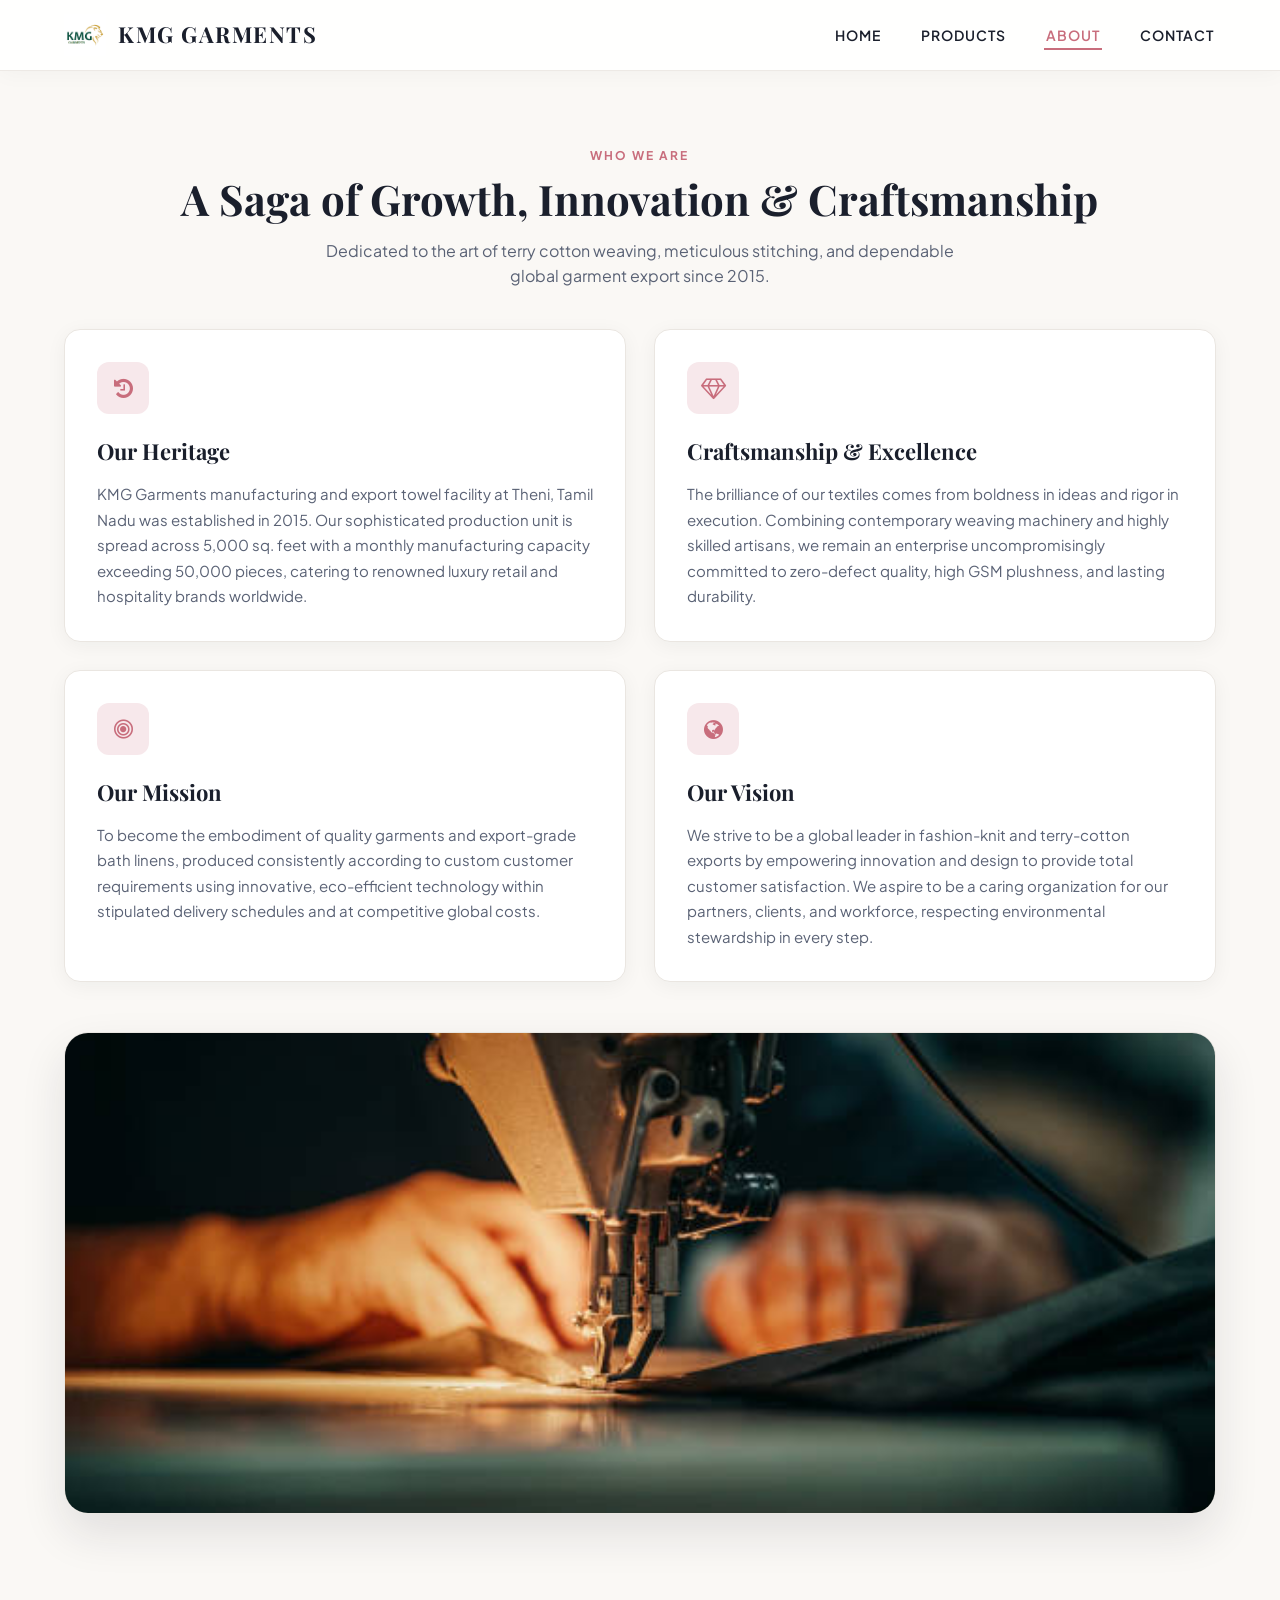
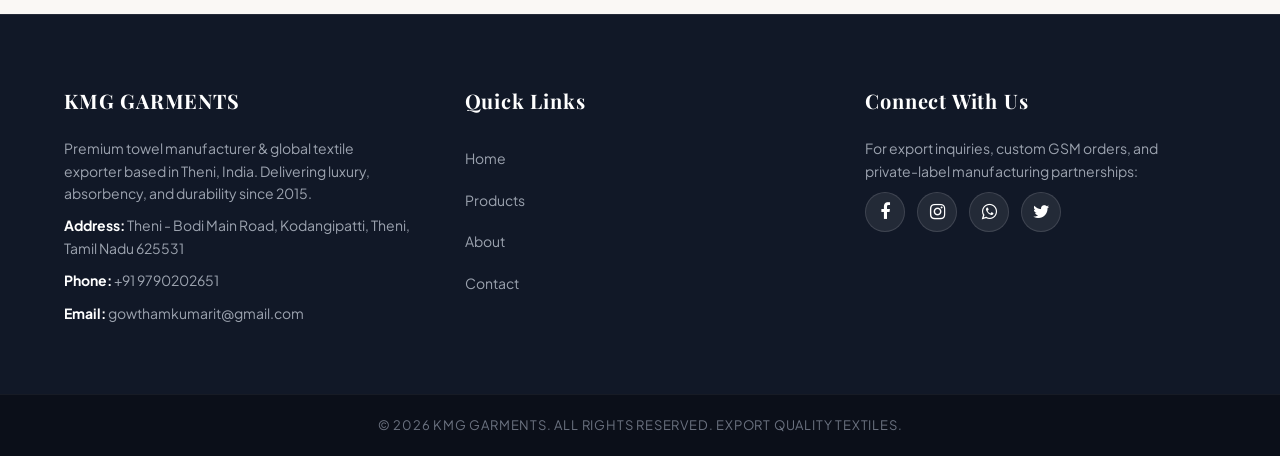
==== commit 31de6064: "Upgrade UI to luxury export brand aesthetic" ====
--- a/about.html
+++ b/about.html
@@ -1,22 +1,23 @@
 <!DOCTYPE html>
 <html lang="en">
 <head>
-    <meta charset="UTF-8">
-    <meta name="viewport" content="width=device-width, initial-scale=1.0">
-    <title>About Us - KMG GARMENTS</title>
-    <link rel="stylesheet" href="style.css">
-    <link rel="icon" type="image/png" href="kmg logo.png.png">
-    <link rel="stylesheet" href="https://stackpath.bootstrapcdn.com/font-awesome/4.7.0/css/font-awesome.min.css" integrity="sha384-wvfXpqpZZVQGK6TAh5PVlGOfQNHSoD2xbE+QkPxCAFlNEevoEH3Sl0sibVcOQVnN" crossorigin="anonymous">
+  <meta charset="UTF-8">
+  <meta name="viewport" content="width=device-width, initial-scale=1.0">
+  <title>About Us — KMG GARMENTS</title>
+  <link rel="icon" type="image/png" href="kmg logo.png.png">
+  <link rel="preconnect" href="https://fonts.googleapis.com">
+  <link rel="preconnect" href="https://fonts.gstatic.com" crossorigin>
+  <link href="https://fonts.googleapis.com/css2?family=Playfair+Display:ital,wght@0,500;0,600;0,700;1,400&family=Plus+Jakarta+Sans:wght@400;500;600;700&display=swap" rel="stylesheet">
+  <link rel="stylesheet" href="style.css">
+  <link rel="stylesheet" href="https://stackpath.bootstrapcdn.com/font-awesome/4.7.0/css/font-awesome.min.css" integrity="sha384-wvfXpqpZZVQGK6TAh5PVlGOfQNHSoD2xbE+QkPxCAFlNEevoEH3Sl0sibVcOQVnN" crossorigin="anonymous">
 </head>
 <body>
+  <!-- Glassmorphic Navbar -->
   <nav class="navbar">
-    <!-- Logo Section -->
     <a href="index.html" class="logo">
-      <img src="kmg logo.png.png" alt="Logo">
+      <img src="kmg logo.png.png" alt="KMG Garments Logo">
       KMG GARMENTS
     </a>
-
-    <!-- Navigation Links -->
     <ul>
       <li><a href="index.html">Home</a></li>
       <li><a href="product.html">Products</a></li>
@@ -25,64 +26,89 @@
     </ul>
   </nav>
 
-  <!-- About Section -->
-  <div class="about">
-    <h2 class="tittle">About Us</h2>
-    <h5 class="tittle"><b>A saga of growth and innovation</b></h5>
-    <div class="para">
-      <p class="b">KMG Garments manufacturing and export towel based at theni was established in the year of 2015. Our sophisticated production unit is spread across 5000 sq. feet with a manufacturing capacity of 50,000 on pieces per month. Combining contemporary machinery and skilled personnel, we have been catering to renowned brands across the globe.</p>
+  <!-- Structured About Us Section -->
+  <main class="about">
+    <div class="section-title-wrap">
+      <span class="section-tag">WHO WE ARE</span>
+      <h1 class="section-heading">A Saga of Growth, Innovation &amp; Craftsmanship</h1>
+      <p class="section-subheading">Dedicated to the art of terry cotton weaving, meticulous stitching, and dependable global garment export since 2015.</p>
     </div>
 
-    <h5 class="tittle"><b>Built on teamwork and excellence</b></h5>
-    <div class="para">
-      <p class="b">The brilliance of products comes with boldness in ideas. Rising in strength year after year through teamwork and a passion to excel, we remain an enterprise committed to the satisfaction of our customers.</p>
+    <div class="about-editorial-grid">
+      <div class="about-card">
+        <div class="about-card-icon">
+          <i class="fa fa-history" aria-hidden="true"></i>
+        </div>
+        <h3 class="about-card-title">Our Heritage</h3>
+        <p class="about-card-text">KMG Garments manufacturing and export towel facility at Theni, Tamil Nadu was established in 2015. Our sophisticated production unit is spread across 5,000 sq. feet with a monthly manufacturing capacity exceeding 50,000 pieces, catering to renowned luxury retail and hospitality brands worldwide.</p>
+      </div>
+
+      <div class="about-card">
+        <div class="about-card-icon">
+          <i class="fa fa-diamond" aria-hidden="true"></i>
+        </div>
+        <h3 class="about-card-title">Craftsmanship &amp; Excellence</h3>
+        <p class="about-card-text">The brilliance of our textiles comes from boldness in ideas and rigor in execution. Combining contemporary weaving machinery and highly skilled artisans, we remain an enterprise uncompromisingly committed to zero-defect quality, high GSM plushness, and lasting durability.</p>
+      </div>
+
+      <div class="about-card">
+        <div class="about-card-icon">
+          <i class="fa fa-bullseye" aria-hidden="true"></i>
+        </div>
+        <h3 class="about-card-title">Our Mission</h3>
+        <p class="about-card-text">To become the embodiment of quality garments and export-grade bath linens, produced consistently according to custom customer requirements using innovative, eco-efficient technology within stipulated delivery schedules and at competitive global costs.</p>
+      </div>
+
+      <div class="about-card">
+        <div class="about-card-icon">
+          <i class="fa fa-globe" aria-hidden="true"></i>
+        </div>
+        <h3 class="about-card-title">Our Vision</h3>
+        <p class="about-card-text">We strive to be a global leader in fashion-knit and terry-cotton exports by empowering innovation and design to provide total customer satisfaction. We aspire to be a caring organization for our partners, clients, and workforce, respecting environmental stewardship in every step.</p>
+      </div>
     </div>
 
-    <div class="img">
-      <img src="company stitching.jpg" alt="Company Stitching Unit">
+    <!-- Facility Showcase Image -->
+    <div class="about-feature-img">
+      <img src="company stitching.jpg" alt="KMG Garments Advanced Stitching & Manufacturing Unit">
     </div>
+  </main>
 
-    <h5 class="tittle">Mission</h5>
-    <div class="para">
-      <p class="b">To become and embodiment of quality garments produced consistently according to customer needs using innovative technology within the stipulated period of time and at affordable costs.</p>
-    </div>
-
-    <h5 class="tittle">Vision</h5>
-    <div class="para">
-      <p class="b">We strive to be a global leader in fashion-knit and fashion outerwear by empowering innovation and design to provide total customer satisfaction. We also aspire to be a caring and well-managed organization for our business partners, customers and employees, and a responsible corporate citizen to our society, always considering the human factor in every decision.</p>
-    </div>
-  </div>
-
-  <!-- Footer Section -->
+  <!-- Dark Executive Footer -->
   <footer>
     <div class="container">
+      <div class="footer-content footer-brand">
+        <h3>KMG GARMENTS</h3>
+        <p class="footer-desc">Premium towel manufacturer &amp; global textile exporter based in Theni, India. Delivering luxury, absorbency, and durability since 2015.</p>
+        <p><b>Address:</b> Theni - Bodi Main Road, Kodangipatti, Theni, Tamil Nadu 625531</p>
+        <p><b>Phone:</b> +91 9790202651</p>
+        <p><b>Email:</b> gowthamkumarit@gmail.com</p>
+      </div>
+
       <div class="footer-content">
-        <h3>Contact Us</h3>
-        <p><b>Email:</b> gowthamkumarit@gmail.com</p>
-        <p><b>Phone:</b> +91 9790202651</p>
-        <p><b>Address:</b> kodangipatti, Theni. 625531</p>
-      </div>
-      <div class="footer-content">
-        <h3>Easy To View</h3>
+        <h3>Quick Links</h3>
         <ul class="list">
           <li><a href="index.html">Home</a></li>
-          <li><a href="product.html">products</a></li>
+          <li><a href="product.html">Products</a></li>
           <li><a href="about.html">About</a></li>
-          <li><a href="contact.html">Contacts</a></li>
+          <li><a href="contact.html">Contact</a></li>
         </ul>
       </div>
+
       <div class="footer-content">
-        <h3>Follow Us</h3>
+        <h3>Connect With Us</h3>
+        <p class="footer-desc">For export inquiries, custom GSM orders, and private-label manufacturing partnerships:</p>
         <ul class="social-icons">
-          <li><i class="fa fa-facebook-square fa-2x" aria-hidden="true"></i></li>
-          <li><i class="fa fa-instagram fa-2x" aria-hidden="true"></i></li>
-          <li><i class="fa fa-whatsapp fa-2x" aria-hidden="true"></i></li>
-          <li><i class="fa fa-twitter-square fa-2x" aria-hidden="true"></i></li>
+          <li><a href="https://facebook.com" class="social-link" target="_blank" rel="noopener" aria-label="Facebook"><i class="fa fa-facebook" aria-hidden="true"></i></a></li>
+          <li><a href="https://instagram.com" class="social-link" target="_blank" rel="noopener" aria-label="Instagram"><i class="fa fa-instagram" aria-hidden="true"></i></a></li>
+          <li><a href="https://whatsapp.com" class="social-link" target="_blank" rel="noopener" aria-label="WhatsApp"><i class="fa fa-whatsapp" aria-hidden="true"></i></a></li>
+          <li><a href="https://twitter.com" class="social-link" target="_blank" rel="noopener" aria-label="Twitter"><i class="fa fa-twitter" aria-hidden="true"></i></a></li>
         </ul>
       </div>
     </div>
+
     <div class="bottom-bar">
-      <p>@ THANK YOU FOR VISIT OUR COMPANY WEBSITE</p>
+      <p>&copy; 2026 KMG GARMENTS. ALL RIGHTS RESERVED. EXPORT QUALITY TEXTILES.</p>
     </div>
   </footer>
 </body>
--- a/style.css
+++ b/style.css
@@ -1,8 +1,45 @@
-/* =========================================
-   KMG GARMENTS - Unified Responsive Stylesheet
-   ========================================= */
-
-/* 1. Reset & Global Fluidity */
+/* ==========================================================================
+   KMG GARMENTS - Luxury Textile & Garment Export Brand Stylesheet
+   ========================================================================== */
+
+@import url('https://fonts.googleapis.com/css2?family=Playfair+Display:ital,wght@0,500;0,600;0,700;1,400&family=Plus+Jakarta+Sans:wght@400;500;600;700&display=swap');
+
+/* --- 1. Design Tokens & CSS Variables --- */
+:root {
+  --color-primary: #1A1F2C;           /* Deep Charcoal / Navy */
+  --color-primary-light: #2D3446;
+  --color-accent: #C86D7C;            /* Subtle Rose / Terracotta */
+  --color-accent-hover: #B55867;
+  --color-accent-light: #F7E8EB;
+  --color-bg: #FAF8F5;                /* Warm Ivory / Soft Alabaster */
+  --color-bg-alt: #F3EFEA;
+  --color-card-bg: #FFFFFF;
+  --color-border: #EAE6E1;
+  --color-border-dark: #D5D0C9;
+  --color-text: #1A1F2C;
+  --color-text-muted: #5A6275;
+  --color-text-light: #8E95A5;
+  --color-footer-bg: #111827;
+  --color-footer-bottom: #0B0F19;
+  
+  --font-serif: 'Playfair Display', Georgia, serif;
+  --font-sans: 'Plus Jakarta Sans', system-ui, -apple-system, BlinkMacSystemFont, 'Segoe UI', Roboto, sans-serif;
+  
+  --shadow-sm: 0 2px 8px rgba(26, 31, 44, 0.04);
+  --shadow-md: 0 10px 30px rgba(26, 31, 44, 0.07);
+  --shadow-lg: 0 20px 45px rgba(26, 31, 44, 0.11);
+  --shadow-card: 0 4px 20px rgba(26, 31, 44, 0.05);
+  --shadow-card-hover: 0 16px 36px rgba(26, 31, 44, 0.12);
+  
+  --radius-sm: 8px;
+  --radius-md: 16px;
+  --radius-lg: 24px;
+  --radius-full: 9999px;
+  
+  --transition: all 0.3s cubic-bezier(0.25, 1, 0.5, 1);
+}
+
+/* --- 2. Global Reset & Body Setup --- */
 * {
   margin: 0;
   padding: 0;
@@ -12,96 +49,779 @@
 html, body {
   max-width: 100%;
   overflow-x: hidden;
+  background-color: var(--color-bg);
+  color: var(--color-text);
+  font-family: var(--font-sans);
+  -webkit-font-smoothing: antialiased;
+  -moz-osx-font-smoothing: grayscale;
+  line-height: 1.6;
 }
 
 body {
-  font-family: 'Times New Roman', Times, serif;
-  background-image: url('background rose.jpg');
-  background-repeat: no-repeat;
-  background-size: cover;
-  background-attachment: fixed;
-  background-position: center;
   min-height: 100vh;
-}
-
-/* Fluid Media */
+  display: flex;
+  flex-direction: column;
+}
+
 img {
   max-width: 100%;
   height: auto;
   object-fit: cover;
-}
-
-/* =========================================
-   2. Responsive Navigation Bar
-   ========================================= */
+  display: block;
+}
+
+a {
+  color: inherit;
+  text-decoration: none;
+  transition: var(--transition);
+}
+
+/* --- 3. Glassmorphic Sticky Navbar --- */
 .navbar {
-  display: flex;
-  justify-content: space-between;
-  align-items: center;
-  background: linear-gradient(to right, #ffffff, rgb(183, 19, 131));
-  padding: 12px 5%;
   position: sticky;
   top: 0;
   left: 0;
   right: 0;
   width: 100%;
   max-width: 100%;
-  box-sizing: border-box;
   z-index: 1000;
-  box-shadow: 0 2px 10px rgba(0, 0, 0, 0.1);
+  background: rgba(255, 255, 255, 0.9);
+  backdrop-filter: blur(14px);
+  -webkit-backdrop-filter: blur(14px);
+  border-bottom: 1px solid rgba(234, 230, 225, 0.85);
+  box-shadow: 0 4px 20px rgba(26, 31, 44, 0.03);
+  padding: 14px 5%;
+  display: flex;
+  justify-content: space-between;
+  align-items: center;
+  transition: var(--transition);
 }
 
 .navbar .logo {
   display: flex;
   align-items: center;
-  color: #000;
-  font-size: 24px;
-  font-weight: bold;
-  text-decoration: none;
-  transition: transform 0.2s ease;
+  gap: 12px;
+  color: var(--color-primary);
+  font-family: var(--font-serif);
+  font-size: 22px;
+  font-weight: 700;
+  letter-spacing: 1.5px;
+  text-transform: uppercase;
   white-space: nowrap;
 }
 
-.navbar .logo:hover {
-  transform: scale(1.02);
-}
-
 .navbar .logo img {
-  height: 40px;
+  height: 42px;
   width: auto;
-  margin-right: 12px;
   object-fit: contain;
+  transition: transform 0.3s ease;
+}
+
+.navbar .logo:hover img {
+  transform: scale(1.05);
 }
 
 .navbar ul {
   list-style: none;
   display: flex;
   align-items: center;
-  gap: 35px;
+  gap: 36px;
   margin: 0;
   padding: 0;
   margin-left: auto;
 }
 
 .navbar ul li a {
-  color: #000;
-  text-decoration: none;
-  font-size: 18px;
+  position: relative;
+  font-family: var(--font-sans);
+  font-size: 14px;
   font-weight: 600;
-  padding: 8px 12px;
-  border-radius: 4px;
-  transition: color 0.3s ease, background-color 0.3s ease;
+  letter-spacing: 1px;
+  text-transform: uppercase;
+  color: var(--color-primary);
+  padding: 6px 2px;
   white-space: nowrap;
+  transition: color 0.3s ease;
+}
+
+.navbar ul li a::after {
+  content: '';
+  position: absolute;
+  bottom: 0;
+  left: 0;
+  width: 0%;
+  height: 2px;
+  background-color: var(--color-accent);
+  transition: width 0.3s cubic-bezier(0.25, 1, 0.5, 1);
 }
 
 .navbar ul li a:hover,
 .navbar ul li a.active {
-  color: #ff0000;
-}
-
-/* =========================================
-   3. Container & Layout Rules
-   ========================================= */
+  color: var(--color-accent);
+}
+
+.navbar ul li a:hover::after,
+.navbar ul li a.active::after {
+  width: 100%;
+}
+
+/* --- 4. Hero Section & Brand Highlights --- */
+.hero-wrapper {
+  width: 100%;
+  background: linear-gradient(180deg, #FFFFFF 0%, var(--color-bg) 100%);
+  border-bottom: 1px solid var(--color-border);
+  padding: 50px 0 60px 0;
+}
+
+.little {
+  width: 90%;
+  max-width: 1280px;
+  margin: 0 auto;
+  display: flex;
+  align-items: center;
+  justify-content: space-between;
+  gap: 50px;
+}
+
+.col-2 {
+  flex: 1 1 50%;
+  max-width: 50%;
+}
+
+.hero-badge {
+  display: inline-flex;
+  align-items: center;
+  gap: 8px;
+  padding: 6px 14px;
+  border-radius: var(--radius-full);
+  background-color: var(--color-accent-light);
+  color: var(--color-accent);
+  font-family: var(--font-sans);
+  font-size: 12px;
+  font-weight: 700;
+  letter-spacing: 1.2px;
+  text-transform: uppercase;
+  margin-bottom: 20px;
+}
+
+.hero-badge .badge-dot {
+  width: 7px;
+  height: 7px;
+  border-radius: 50%;
+  background-color: var(--color-accent);
+  display: inline-block;
+}
+
+.col-2 h1 {
+  font-family: var(--font-serif);
+  font-size: clamp(34px, 4.2vw, 54px);
+  font-weight: 700;
+  line-height: 1.18;
+  color: var(--color-primary);
+  margin-bottom: 20px;
+  letter-spacing: -0.5px;
+}
+
+.col-2 h1 em {
+  font-style: italic;
+  color: var(--color-accent);
+  font-weight: 400;
+}
+
+.col-2 p {
+  font-family: var(--font-sans);
+  font-size: 16px;
+  line-height: 1.75;
+  color: var(--color-text-muted);
+  margin-bottom: 32px;
+  max-width: 560px;
+}
+
+.hero-actions {
+  display: flex;
+  align-items: center;
+  gap: 16px;
+  flex-wrap: wrap;
+}
+
+.button,
+.button-primary {
+  display: inline-flex;
+  align-items: center;
+  justify-content: center;
+  gap: 8px;
+  background-color: var(--color-primary);
+  color: #FFFFFF;
+  padding: 14px 32px;
+  border-radius: var(--radius-full);
+  font-family: var(--font-sans);
+  font-size: 14px;
+  font-weight: 600;
+  letter-spacing: 0.8px;
+  text-transform: uppercase;
+  border: 1px solid var(--color-primary);
+  box-shadow: var(--shadow-sm);
+  cursor: pointer;
+  transition: var(--transition);
+}
+
+.button:hover,
+.button-primary:hover {
+  background-color: var(--color-accent);
+  border-color: var(--color-accent);
+  color: #FFFFFF;
+  transform: translateY(-2px);
+  box-shadow: 0 8px 24px rgba(200, 109, 124, 0.3);
+}
+
+.button-secondary {
+  display: inline-flex;
+  align-items: center;
+  justify-content: center;
+  gap: 8px;
+  background-color: transparent;
+  color: var(--color-primary);
+  padding: 14px 28px;
+  border-radius: var(--radius-full);
+  font-family: var(--font-sans);
+  font-size: 14px;
+  font-weight: 600;
+  letter-spacing: 0.8px;
+  text-transform: uppercase;
+  border: 1px solid var(--color-border-dark);
+  cursor: pointer;
+  transition: var(--transition);
+}
+
+.button-secondary:hover {
+  background-color: #FFFFFF;
+  border-color: var(--color-accent);
+  color: var(--color-accent);
+  transform: translateY(-2px);
+  box-shadow: var(--shadow-sm);
+}
+
+.hero-img-container {
+  position: relative;
+}
+
+.hero-img-container img,
+.col-2 img {
+  width: 100%;
+  border-radius: var(--radius-lg);
+  box-shadow: var(--shadow-lg);
+  border: 1px solid var(--color-border);
+}
+
+.hero-floating-card {
+  position: absolute;
+  bottom: -20px;
+  left: 20px;
+  background: rgba(255, 255, 255, 0.94);
+  backdrop-filter: blur(10px);
+  border: 1px solid var(--color-border);
+  padding: 14px 20px;
+  border-radius: var(--radius-md);
+  box-shadow: var(--shadow-md);
+  display: flex;
+  align-items: center;
+  gap: 12px;
+}
+
+.hero-floating-card i {
+  color: var(--color-accent);
+  font-size: 24px;
+}
+
+.hero-floating-card .text-title {
+  font-size: 14px;
+  font-weight: 700;
+  color: var(--color-primary);
+}
+
+.hero-floating-card .text-subtitle {
+  font-size: 12px;
+  color: var(--color-text-muted);
+}
+
+/* --- 5. Key Metrics Strip --- */
+.metrics-strip {
+  width: 100%;
+  background-color: #FFFFFF;
+  border-bottom: 1px solid var(--color-border);
+  padding: 30px 0;
+}
+
+.metrics-container {
+  width: 90%;
+  max-width: 1280px;
+  margin: 0 auto;
+  display: flex;
+  align-items: center;
+  justify-content: space-around;
+  gap: 20px;
+}
+
+.metric-item {
+  text-align: center;
+  flex: 1;
+}
+
+.metric-number {
+  font-family: var(--font-serif);
+  font-size: clamp(28px, 3.2vw, 40px);
+  font-weight: 700;
+  color: var(--color-primary);
+  line-height: 1.1;
+  margin-bottom: 6px;
+}
+
+.metric-label {
+  font-family: var(--font-sans);
+  font-size: 13px;
+  font-weight: 600;
+  color: var(--color-text-muted);
+  text-transform: uppercase;
+  letter-spacing: 1px;
+}
+
+.metric-divider {
+  width: 1px;
+  height: 48px;
+  background-color: var(--color-border);
+}
+
+/* --- 6. Section Headers --- */
+.section-title-wrap {
+  width: 90%;
+  max-width: 1280px;
+  margin: 70px auto 35px auto;
+  text-align: center;
+}
+
+.section-tag {
+  display: inline-block;
+  font-family: var(--font-sans);
+  font-size: 12px;
+  font-weight: 700;
+  letter-spacing: 2px;
+  text-transform: uppercase;
+  color: var(--color-accent);
+  margin-bottom: 8px;
+}
+
+.section-heading,
+.com {
+  font-family: var(--font-serif);
+  font-size: clamp(28px, 3.5vw, 42px);
+  font-weight: 700;
+  color: var(--color-primary);
+  line-height: 1.25;
+  margin-bottom: 12px;
+  text-align: center;
+}
+
+.section-subheading {
+  font-family: var(--font-sans);
+  font-size: 16px;
+  color: var(--color-text-muted);
+  max-width: 640px;
+  margin: 0 auto;
+}
+
+/* --- 7. Interactive Product Showcase Grid --- */
+.items {
+  width: 90%;
+  max-width: 1280px;
+  margin: 0 auto 80px auto;
+  display: grid;
+  grid-template-columns: repeat(4, 1fr);
+  gap: 28px;
+}
+
+.product {
+  background-color: var(--color-card-bg);
+  border: 1px solid var(--color-border);
+  border-radius: var(--radius-md);
+  overflow: hidden;
+  box-shadow: var(--shadow-card);
+  transition: var(--transition);
+  display: flex;
+  flex-direction: column;
+}
+
+.product:hover {
+  transform: translateY(-6px);
+  box-shadow: var(--shadow-card-hover);
+  border-color: rgba(200, 109, 124, 0.4);
+}
+
+.product-img-wrap {
+  width: 100%;
+  overflow: hidden;
+  background-color: #F0ECE7;
+  position: relative;
+}
+
+.product img {
+  width: 100%;
+  aspect-ratio: 3 / 2;
+  object-fit: cover;
+  transition: transform 0.6s cubic-bezier(0.25, 1, 0.5, 1);
+}
+
+.product:hover img {
+  transform: scale(1.06);
+}
+
+.product-content {
+  padding: 20px;
+  display: flex;
+  flex-direction: column;
+  flex: 1;
+}
+
+.product-badge {
+  font-family: var(--font-sans);
+  font-size: 11px;
+  font-weight: 700;
+  text-transform: uppercase;
+  letter-spacing: 0.8px;
+  color: var(--color-accent);
+  margin-bottom: 6px;
+}
+
+.product .head,
+.product-title {
+  font-family: var(--font-serif);
+  font-size: 19px;
+  font-weight: 600;
+  color: var(--color-primary);
+  margin-bottom: 12px;
+  line-height: 1.3;
+}
+
+.product-footer {
+  margin-top: auto;
+  display: flex;
+  align-items: center;
+  justify-content: space-between;
+  padding-top: 12px;
+  border-top: 1px solid var(--color-border);
+}
+
+.quick-enquire {
+  font-family: var(--font-sans);
+  font-size: 13px;
+  font-weight: 700;
+  color: var(--color-primary);
+  letter-spacing: 0.5px;
+  display: inline-flex;
+  align-items: center;
+  gap: 6px;
+  transition: color 0.3s ease;
+}
+
+.quick-enquire:hover {
+  color: var(--color-accent);
+}
+
+.quick-enquire i {
+  font-size: 11px;
+  transition: transform 0.3s ease;
+}
+
+.quick-enquire:hover i {
+  transform: translateX(4px);
+}
+
+/* --- 8. Structured About Section --- */
+.about {
+  width: 90%;
+  max-width: 1280px;
+  margin: 0 auto 80px auto;
+}
+
+.about-editorial-grid {
+  display: grid;
+  grid-template-columns: repeat(2, 1fr);
+  gap: 28px;
+  margin-top: 40px;
+}
+
+.about-card {
+  background-color: var(--color-card-bg);
+  border: 1px solid var(--color-border);
+  border-radius: var(--radius-md);
+  padding: 32px;
+  box-shadow: var(--shadow-card);
+  transition: var(--transition);
+  display: flex;
+  flex-direction: column;
+}
+
+.about-card:hover {
+  transform: translateY(-4px);
+  box-shadow: var(--shadow-card-hover);
+  border-color: rgba(200, 109, 124, 0.4);
+}
+
+.about-card-icon {
+  width: 52px;
+  height: 52px;
+  border-radius: 12px;
+  background-color: var(--color-accent-light);
+  color: var(--color-accent);
+  display: flex;
+  align-items: center;
+  justify-content: center;
+  font-size: 22px;
+  margin-bottom: 20px;
+}
+
+.about-card-title {
+  font-family: var(--font-serif);
+  font-size: 22px;
+  font-weight: 700;
+  color: var(--color-primary);
+  margin-bottom: 12px;
+}
+
+.about-card-text {
+  font-family: var(--font-sans);
+  font-size: 15px;
+  line-height: 1.7;
+  color: var(--color-text-muted);
+}
+
+.about-feature-img {
+  width: 100%;
+  margin: 50px auto 20px auto;
+  border-radius: var(--radius-lg);
+  overflow: hidden;
+  box-shadow: var(--shadow-lg);
+  border: 1px solid var(--color-border);
+}
+
+.about-feature-img img,
+.about .img img {
+  width: 100%;
+  max-height: 480px;
+  object-fit: cover;
+}
+
+/* Backward compatibility for .para and .tittle */
+.para {
+  width: 100%;
+  max-width: 1280px;
+  margin: 0 auto 20px auto;
+  background: var(--color-card-bg);
+  border: 1px solid var(--color-border);
+  border-radius: var(--radius-md);
+  padding: 24px;
+  box-shadow: var(--shadow-card);
+}
+
+.para .b {
+  font-family: var(--font-sans);
+  font-size: 15px;
+  line-height: 1.75;
+  color: var(--color-text-muted);
+  margin: 0;
+}
+
+.tittle {
+  font-family: var(--font-serif);
+  color: var(--color-primary);
+  margin: 20px 0 10px 0;
+}
+
+/* --- 9. Luxury Contact Section & Forms --- */
+.contact-section {
+  width: 100%;
+  padding: 60px 0 90px 0;
+  background: linear-gradient(180deg, var(--color-bg) 0%, #FFFFFF 100%);
+  flex: 1;
+}
+
+.contact-row {
+  width: 90%;
+  max-width: 1280px;
+  margin: 0 auto;
+  display: flex;
+  justify-content: space-between;
+  align-items: flex-start;
+  gap: 50px;
+}
+
+.contact-info {
+  flex: 0 0 45%;
+  max-width: 45%;
+}
+
+.contact-info-card {
+  display: flex;
+  align-items: flex-start;
+  gap: 20px;
+  background-color: var(--color-card-bg);
+  border: 1px solid var(--color-border);
+  border-radius: var(--radius-md);
+  padding: 24px;
+  margin-bottom: 20px;
+  box-shadow: var(--shadow-card);
+  transition: var(--transition);
+}
+
+.contact-info-card:hover {
+  transform: translateY(-3px);
+  border-color: rgba(200, 109, 124, 0.4);
+  box-shadow: var(--shadow-card-hover);
+}
+
+.contact-info-icon {
+  width: 52px;
+  height: 52px;
+  min-width: 52px;
+  border-radius: 12px;
+  background-color: var(--color-accent-light);
+  color: var(--color-accent);
+  display: flex;
+  align-items: center;
+  justify-content: center;
+  font-size: 22px;
+}
+
+.contact-info-content h4 {
+  font-family: var(--font-serif);
+  font-size: 18px;
+  font-weight: 700;
+  color: var(--color-primary);
+  margin-bottom: 6px;
+}
+
+.contact-info-content p {
+  font-family: var(--font-sans);
+  font-size: 14px;
+  line-height: 1.6;
+  color: var(--color-text-muted);
+  margin: 0;
+}
+
+.contact-form-box,
+.contact-form {
+  flex: 0 0 50%;
+  max-width: 50%;
+  background-color: var(--color-card-bg);
+  border: 1px solid var(--color-border);
+  border-radius: var(--radius-lg);
+  padding: 42px;
+  box-shadow: var(--shadow-md);
+}
+
+.contact-form-box h2,
+.contact-form h2 {
+  font-family: var(--font-serif);
+  font-size: 28px;
+  font-weight: 700;
+  color: var(--color-primary);
+  margin-bottom: 8px;
+}
+
+.contact-form-subtitle {
+  font-family: var(--font-sans);
+  font-size: 14px;
+  color: var(--color-text-muted);
+  margin-bottom: 28px;
+}
+
+.form-group {
+  margin-bottom: 20px;
+}
+
+.form-group label {
+  display: block;
+  font-family: var(--font-sans);
+  font-size: 13px;
+  font-weight: 600;
+  color: var(--color-primary);
+  margin-bottom: 8px;
+  letter-spacing: 0.5px;
+}
+
+.form-control,
+.input-box input,
+.input-box textarea {
+  width: 100%;
+  padding: 13px 16px;
+  font-family: var(--font-sans);
+  font-size: 14px;
+  color: var(--color-primary);
+  background-color: #FAFAFA;
+  border: 1px solid var(--color-border-dark);
+  border-radius: var(--radius-sm);
+  outline: none;
+  transition: var(--transition);
+  box-sizing: border-box;
+}
+
+.form-control:focus,
+.input-box input:focus,
+.input-box textarea:focus {
+  background-color: #FFFFFF;
+  border-color: var(--color-accent);
+  box-shadow: 0 0 0 3px rgba(200, 109, 124, 0.15);
+}
+
+.form-group textarea,
+.input-box textarea {
+  resize: vertical;
+  min-height: 110px;
+}
+
+.submit-btn,
+.input-box input[type="submit"],
+.input-box button[type="submit"] {
+  width: 100%;
+  padding: 15px 30px;
+  background-color: var(--color-primary);
+  color: #FFFFFF;
+  border: 1px solid var(--color-primary);
+  border-radius: var(--radius-full);
+  font-family: var(--font-sans);
+  font-size: 14px;
+  font-weight: 700;
+  letter-spacing: 1px;
+  text-transform: uppercase;
+  cursor: pointer;
+  box-shadow: var(--shadow-sm);
+  transition: var(--transition);
+  margin-top: 10px;
+}
+
+.submit-btn:hover,
+.input-box input[type="submit"]:hover,
+.input-box button[type="submit"]:hover {
+  background-color: var(--color-accent);
+  border-color: var(--color-accent);
+  transform: translateY(-2px);
+  box-shadow: 0 10px 25px rgba(200, 109, 124, 0.3);
+}
+
+/* Backward compatibility for input-box spans */
+.input-box span {
+  display: none;
+}
+
+/* --- 10. Dark Executive Modern Footer --- */
+footer {
+  width: 100%;
+  background-color: var(--color-footer-bg);
+  color: #D1D5DB;
+  padding-top: 70px;
+  margin-top: auto;
+  border-top: 1px solid rgba(255, 255, 255, 0.08);
+}
+
 .container {
   width: 90%;
   max-width: 1280px;
@@ -109,530 +829,131 @@
   display: flex;
   justify-content: space-between;
   align-items: flex-start;
-  gap: 30px;
+  gap: 50px;
   box-sizing: border-box;
 }
 
-/* =========================================
-   4. Hero / Home Section
-   ========================================= */
-.little {
-  width: 90%;
-  max-width: 1280px;
-  margin: 0 auto;
-  display: flex;
-  align-items: center;
-  justify-content: space-between;
-  gap: 40px;
-  padding: 50px 0;
-}
-
-.col-2 {
-  flex: 1 1 48%;
-  max-width: 50%;
-  padding: 20px 0;
-}
-
-.col-2 h1 {
-  font-size: clamp(32px, 4vw, 50px);
-  line-height: 1.2;
-  margin: 0 0 20px 0;
-  font-family: cursive, 'Times New Roman', serif;
-  color: #111;
-}
-
-.col-2 p {
-  color: #222;
-  font-size: 17px;
+.footer-content {
+  flex: 1;
+}
+
+.footer-brand h3,
+.footer-content h3 {
+  font-family: var(--font-serif);
+  font-size: 20px;
+  font-weight: 700;
+  color: #FFFFFF;
+  letter-spacing: 0.8px;
+  margin-bottom: 20px;
+  text-align: left;
+}
+
+.footer-desc {
+  font-family: var(--font-sans);
+  font-size: 14px;
   line-height: 1.7;
-  margin: 0 0 25px 0;
-}
-
-.col-2 img {
-  width: 100%;
-  max-width: 100%;
-  height: auto;
-  border-radius: 30px;
-  box-shadow: 0 10px 25px rgba(0, 0, 0, 0.2);
-  display: block;
-}
-
-/* Fluid Call-to-Action Buttons */
-.button {
-  display: inline-block;
-  background: #000;
-  color: #f0f8ff;
-  padding: 12px 32px;
-  margin: 20px 0;
-  border-radius: 30px;
-  transition: all 0.3s ease;
-  text-decoration: none;
-  font-size: 16px;
-  font-weight: bold;
-  text-align: center;
-  box-shadow: 0 4px 12px rgba(0, 0, 0, 0.15);
-}
-
-.button:hover {
-  background: #ff0000;
-  color: #fff;
-  transform: translateY(-2px);
-  box-shadow: 0 6px 16px rgba(255, 0, 0, 0.3);
-}
-
-.now {
-  text-align: center;
-  margin-bottom: 25px;
-}
-
-/* =========================================
-   5. Product Section & Cards
-   ========================================= */
-.com {
-  width: 90%;
-  max-width: 1280px;
-  margin: 40px auto 25px auto;
-  text-align: center;
-  font-size: clamp(24px, 3.5vw, 36px);
-  color: #111;
-  text-decoration: none;
-  font-weight: bold;
-  letter-spacing: 1px;
-}
-
-.items {
-  width: 90%;
-  max-width: 1280px;
-  margin: 0 auto 50px auto;
-  display: grid;
-  grid-template-columns: repeat(4, 1fr);
-  gap: 25px;
-  justify-content: center;
-}
-
-.product {
-  background: rgba(255, 255, 255, 0.45);
-  backdrop-filter: blur(4px);
-  border-radius: 20px;
-  padding: 15px;
-  text-align: center;
-  transition: transform 0.3s ease, box-shadow 0.3s ease, background 0.3s ease;
-  display: flex;
-  flex-direction: column;
-  align-items: center;
-  width: 100%;
-  box-sizing: border-box;
-}
-
-.product:hover {
-  transform: translateY(-5px);
-  box-shadow: 0 10px 22px rgba(0, 0, 0, 0.18);
-  background: rgba(255, 255, 255, 0.75);
-}
-
-.product img {
-  width: 100%;
-  max-width: 100%;
-  height: auto;
-  aspect-ratio: 3 / 2;
-  object-fit: cover;
-  border-radius: 15px;
+  color: #9CA3AF;
+  margin-bottom: 20px;
+  max-width: 340px;
+}
+
+.footer-content p {
+  font-family: var(--font-sans);
+  font-size: 14px;
+  line-height: 1.6;
+  color: #9CA3AF;
+  margin-bottom: 10px;
   padding: 0;
-  margin-bottom: 12px;
-  display: block;
-  transition: opacity 0.3s ease;
-}
-
-.product img:hover {
-  opacity: 0.92;
-}
-
-.head {
-  text-align: center;
-  font-size: 17px;
-  font-weight: 600;
-  color: #222;
-  margin-top: 5px;
-}
-
-/* =========================================
-   6. About Us Section
-   ========================================= */
-.about {
-  width: 90%;
-  max-width: 1280px;
-  margin: 40px auto 50px auto;
-  text-align: center;
-  font-family: 'Times New Roman', Times, serif;
-}
-
-.tittle {
-  margin: 25px auto 15px auto;
-  font-size: clamp(20px, 3vw, 28px);
-  color: #111;
-}
-
-.about .img {
-  width: 100%;
-  max-width: 900px;
-  margin: 25px auto;
-}
-
-.about img {
-  width: 100%;
-  max-width: 100%;
-  height: auto;
-  border-radius: 25px;
-  box-shadow: 0 8px 20px rgba(0, 0, 0, 0.18);
-  margin: 0 auto;
-  display: block;
-}
-
-.about img:hover {
-  opacity: 0.9;
-}
-
-/* Fluid Paragraph Container */
-.para {
-  width: 90%;
-  max-width: 1280px;
-  margin: 0 auto 20px auto;
-  min-height: 65px;
-  height: auto;
-  border: 1px solid rgba(0, 0, 0, 0.25);
-  border-radius: 10px;
-  padding: 16px 24px;
-  background-color: rgba(255, 255, 255, 0.3);
-  backdrop-filter: blur(4px);
-  box-sizing: border-box;
-}
-
-.para .b {
-  font-size: clamp(15px, 1.8vw, 19px);
-  font-family: 'Times New Roman', Times, serif;
-  line-height: 1.7;
-  color: #111;
-  margin: 0;
-  text-align: justify;
-}
-
-/* =========================================
-   7. Contact Section & Responsive Forms
-   ========================================= */
-.contact-section,
-section {
-  position: relative;
-  z-index: 3;
-  padding: 40px 0;
-  width: 100%;
-}
-
-.section-header {
-  margin-bottom: 35px;
-  text-align: center;
-  padding: 0 15px;
-}
-
-.section-header h1,
-.section-header h2 {
-  color: #fff;
-  font-weight: bold;
-  font-size: clamp(28px, 4vw, 48px);
-  margin-bottom: 12px;
-  text-shadow: 0 2px 6px rgba(0, 0, 0, 0.5);
-}
-
-.section-header p {
-  color: #f5f5f5;
-  font-size: clamp(15px, 2vw, 19px);
-  font-style: italic;
-  max-width: 650px;
-  margin: 0 auto;
-}
-
-.contact-row,
-.contact-section .row,
-section .row {
-  display: flex;
-  flex-wrap: wrap;
-  align-items: flex-start;
-  justify-content: space-between;
-  width: 90%;
-  max-width: 1280px;
-  margin: 0 auto;
-  gap: 40px;
-}
-
-.contact-info {
-  flex: 1 1 45%;
-  max-width: 50%;
-}
-
-.contact-info-item {
-  display: flex;
-  align-items: center;
-  margin-bottom: 25px;
-  background: rgba(255, 255, 255, 0.15);
-  backdrop-filter: blur(5px);
-  padding: 15px 20px;
-  border-radius: 15px;
-  transition: transform 0.3s ease, background 0.3s ease;
-}
-
-.contact-info-item:hover {
-  transform: translateX(5px);
-  background: rgba(255, 255, 255, 0.25);
-}
-
-.contact-info-icon {
-  height: 60px;
-  width: 60px;
-  min-width: 60px;
-  background-color: #fff;
-  text-align: center;
-  border-radius: 50%;
-  display: flex;
-  align-items: center;
-  justify-content: center;
-  box-shadow: 0 4px 10px rgba(0, 0, 0, 0.15);
-}
-
-.contact-info-icon i {
-  font-size: 26px;
-  line-height: 1;
-  color: #1da9c0;
-}
-
-.contact-info-content {
-  margin-left: 20px;
-}
-
-.contact-info-content h4 {
-  color: #1da9c0;
-  font-size: 1.25em;
-  margin-bottom: 5px;
-}
-
-.contact-info-content p {
-  color: #fff;
-  font-size: 15px;
-  line-height: 1.5;
-  margin: 0;
-}
-
-.contact-form,
-.contact-form-box {
-  background-color: #fff;
-  padding: 35px;
-  flex: 1 1 45%;
-  max-width: 50%;
-  border-radius: 25px;
-  box-shadow: 0 10px 30px rgba(0, 0, 0, 0.25);
-  box-sizing: border-box;
-}
-
-.contact-form h2,
-.contact-form-box h2 {
-  font-weight: bold;
-  font-size: clamp(22px, 3vw, 28px);
-  margin-bottom: 20px;
-  color: #333;
-  text-align: center;
-}
-
-/* Fluid Form Elements */
-.input-box {
-  position: relative;
-  width: 100%;
-  margin-top: 15px;
-}
-
-.input-box input,
-.input-box textarea {
-  width: 100%;
-  padding: 10px 5px;
-  font-size: 16px;
-  margin: 8px 0;
-  border: none;
-  border-bottom: 2px solid #333;
-  outline: none;
-  resize: vertical;
-  background: transparent;
-  box-sizing: border-box;
-}
-
-.input-box span {
-  position: absolute;
-  left: 5px;
-  top: 10px;
-  padding: 5px 0;
-  font-size: 16px;
-  pointer-events: none;
-  transition: 0.3s ease;
-  color: #666;
-}
-
-.input-box input:focus ~ span,
-.input-box textarea:focus ~ span,
-.input-box input:valid ~ span,
-.input-box textarea:valid ~ span,
-.input-box input:not(:placeholder-shown) ~ span,
-.input-box textarea:not(:placeholder-shown) ~ span {
-  color: #e91e63;
-  font-size: 12px;
-  transform: translateY(-22px);
-}
-
-.input-box input[type="submit"],
-.input-box button[type="submit"] {
-  width: 100%;
-  background: #00bcd4;
-  color: #fff;
-  border: 1px solid #00bcd4;
-  cursor: pointer;
-  padding: 12px 20px;
-  font-size: 18px;
-  font-weight: bold;
-  border-radius: 30px;
-  transition: all 0.3s ease;
-  margin-top: 15px;
-  display: block;
-  box-sizing: border-box;
-}
-
-.input-box input[type="submit"]:hover,
-.input-box button[type="submit"]:hover {
-  background: #fff;
-  color: #00bcd4;
-  box-shadow: 0 4px 15px rgba(0, 188, 212, 0.4);
-}
-
-/* =========================================
-   8. Footer Section
-   ========================================= */
-footer {
-  background: rgba(100, 100, 100, 0.7);
-  backdrop-filter: blur(6px);
-  padding-top: 50px;
-  position: relative;
-  z-index: 5;
-  width: 100%;
-}
-
-.footer-content {
-  width: 33.333%;
-  flex: 1;
-  text-align: center;
-}
-
-footer h3 {
-  font-size: 24px;
-  margin-bottom: 15px;
-  text-align: center;
-  color: #111;
-}
-
-.footer-content p {
-  width: auto;
-  max-width: 280px;
-  margin: 0 auto;
-  padding: 6px;
-  font-size: 15px;
-  line-height: 1.5;
-  color: #111;
+  text-align: left;
+}
+
+.footer-content p b {
+  color: #FFFFFF;
 }
 
 .footer-content ul {
-  text-align: center;
+  list-style: none;
   padding: 0;
   margin: 0;
-  list-style: none;
+  text-align: left;
 }
 
 .list li {
-  width: auto;
-  text-align: center;
-  list-style-type: none;
-  padding: 6px;
-  position: relative;
+  padding: 8px 0;
+  text-align: left;
 }
 
 .list li a {
-  color: #000;
-  text-decoration: none;
-  font-size: 16px;
+  color: #9CA3AF;
+  font-family: var(--font-sans);
+  font-size: 14px;
   transition: color 0.3s ease;
 }
 
 .list li a:hover {
-  color: #ff0000;
-}
-
-.list li::before {
-  content: '';
-  position: absolute;
-  transform: translate(-50%, -50%);
-  left: 50%;
-  top: 100%;
-  width: 0;
-  height: 2px;
-  background: #000;
-  transition-duration: 0.4s;
-}
-
-.list li:hover::before {
-  width: 60px;
+  color: var(--color-accent);
 }
 
 .social-icons {
-  text-align: center;
+  display: flex;
+  align-items: center;
+  gap: 12px;
   padding: 0;
-  margin: 0;
+  margin-top: 15px;
 }
 
 .social-icons li {
   display: inline-block;
+  padding: 0;
+}
+
+.social-link {
+  width: 40px;
+  height: 40px;
+  border-radius: 50%;
+  background: rgba(255, 255, 255, 0.08);
+  border: 1px solid rgba(255, 255, 255, 0.12);
+  display: flex;
+  align-items: center;
+  justify-content: center;
+  color: #FFFFFF;
+  transition: var(--transition);
+}
+
+.social-link:hover {
+  background-color: var(--color-accent);
+  border-color: var(--color-accent);
+  color: #FFFFFF;
+  transform: translateY(-3px);
+}
+
+.social-icons i {
+  font-size: 18px;
+  color: inherit;
+}
+
+.bottom-bar {
+  width: 100%;
+  background-color: var(--color-footer-bottom);
+  border-top: 1px solid rgba(255, 255, 255, 0.05);
+  padding: 20px 0;
+  margin-top: 60px;
   text-align: center;
-  padding: 6px 10px;
-}
-
-.social-icons i {
-  color: #000;
-  font-size: 24px;
-  transition: color 0.3s ease, transform 0.3s ease;
-}
-
-.social-icons i:hover {
-  color: #ff0000;
-  transform: scale(1.15);
-}
-
-.bottom-bar {
-  background: #000;
-  text-align: center;
-  padding: 12px 15px;
-  margin-top: 40px;
-  width: 100%;
 }
 
 .bottom-bar p {
-  color: #fff;
+  color: #6B7280;
+  font-family: var(--font-sans);
+  font-size: 13px;
+  letter-spacing: 0.8px;
   margin: 0;
-  font-size: 15px;
-  padding: 4px;
-  letter-spacing: 0.5px;
-}
-
-/* =========================================
-   9. Django Flash Alerts (Messages)
-   ========================================= */
+}
+
+/* --- 11. Django Flash Alerts --- */
 .messages-container {
   width: 90%;
   max-width: 1280px;
-  margin: 15px auto;
-  position: relative;
-  z-index: 50;
-  padding: 0;
+  margin: 20px auto 0 auto;
 }
 
 .alert {
@@ -640,67 +961,57 @@
   justify-content: space-between;
   align-items: center;
   padding: 14px 20px;
-  margin-bottom: 10px;
-  border-radius: 8px;
-  font-size: 15px;
+  border-radius: var(--radius-sm);
+  font-family: var(--font-sans);
+  font-size: 14px;
   font-weight: 500;
-  animation: slideDown 0.4s ease;
+  margin-bottom: 12px;
 }
 
 .alert-success {
-  background-color: #d4edda;
-  color: #155724;
-  border: 1px solid #c3e6cb;
+  background-color: #ECFDF5;
+  color: #065F46;
+  border: 1px solid #A7F3D0;
 }
 
 .alert-error {
-  background-color: #f8d7da;
-  color: #721c24;
-  border: 1px solid #f5c6cb;
+  background-color: #FEF2F2;
+  color: #991B1B;
+  border: 1px solid #FECACA;
 }
 
 .alert-close {
   background: none;
   border: none;
-  font-size: 22px;
+  font-size: 20px;
+  color: inherit;
   cursor: pointer;
-  color: inherit;
-  line-height: 1;
-  padding: 0 5px;
-}
-
-@keyframes slideDown {
-  from { opacity: 0; transform: translateY(-10px); }
-  to   { opacity: 1; transform: translateY(0); }
-}
-
-/* ===================================================
-   10. RESPONSIVE BREAKPOINTS
-   =================================================== */
-
-/* --- Large Desktop Monitors (> 1440px) --- */
+}
+
+/* --- 12. Cross-Device Responsive Breakpoints --- */
+
+/* Large Desktop Monitors (> 1440px) */
 @media (min-width: 1441px) {
   .navbar {
     width: 100%;
     max-width: 100%;
     left: 0;
     right: 0;
-    padding: 12px 5%;
+    padding: 16px 5%;
   }
   .little,
+  .metrics-container,
+  .section-title-wrap,
   .items,
   .about,
   .contact-row,
-  .contact-section .row,
-  section .row,
   .container,
-  .para,
   .messages-container {
     max-width: 1280px;
   }
 }
 
-/* --- Laptops & Big Monitors (1025px to 1440px) --- */
+/* Laptops & Desktops (1025px to 1440px) */
 @media (min-width: 1025px) {
   .items {
     grid-template-columns: repeat(4, 1fr);
@@ -710,199 +1021,149 @@
     max-width: 48%;
   }
   .contact-info {
-    flex: 0 0 48%;
-    max-width: 48%;
-  }
-  .contact-form,
-  .contact-form-box {
-    flex: 0 0 48%;
-    max-width: 48%;
-  }
-  .footer-content {
-    width: 33.333%;
-  }
-}
-
-/* --- Tablets (768px to 1024px) --- */
+    flex: 0 0 45%;
+    max-width: 45%;
+  }
+  .contact-form-box,
+  .contact-form {
+    flex: 0 0 50%;
+    max-width: 50%;
+  }
+}
+
+/* Tablets (768px to 1024px) */
 @media (min-width: 768px) and (max-width: 1024px) {
   .little {
-    padding: 35px 0;
     gap: 30px;
   }
   .col-2 {
     flex: 1 1 48%;
     max-width: 50%;
   }
-  .col-2 h1 {
-    font-size: 36px;
-  }
-  .col-2 p {
-    font-size: 16px;
-  }
-  .col-2 .button {
-    margin-left: 0;
-  }
-  /* 2-column grid layout for product cards */
   .items {
     grid-template-columns: repeat(2, 1fr);
+    gap: 24px;
+  }
+  .about-editorial-grid {
+    grid-template-columns: repeat(2, 1fr);
     gap: 20px;
   }
-  .contact-row,
-  .contact-section .row,
-  section .row {
-    gap: 30px;
-    padding: 0 10px;
+  .metrics-container {
+    gap: 15px;
+  }
+  .contact-row {
+    flex-direction: column;
+    gap: 40px;
   }
   .contact-info,
-  .contact-form,
-  .contact-form-box {
+  .contact-form-box,
+  .contact-form {
     flex: 1 1 100%;
     max-width: 100%;
   }
-}
-
-/* --- Tablets and Mobile Navbar (max-width: 768px) --- */
+  .container {
+    gap: 30px;
+  }
+}
+
+/* Tablets & Mobile Navbar (max-width: 768px) */
 @media (max-width: 768px) {
   .navbar {
     flex-direction: column;
-    padding: 15px 20px;
-    gap: 15px;
+    padding: 14px 20px;
+    gap: 14px;
     text-align: center;
-    width: 100%;
-    max-width: 100%;
-    left: 0;
-    right: 0;
   }
   .navbar .logo {
     justify-content: center;
-    font-size: 22px;
   }
   .navbar ul {
     flex-wrap: wrap;
     justify-content: center;
-    gap: 10px 15px;
+    gap: 12px 20px;
     width: 100%;
     margin-left: 0;
   }
   .navbar ul li a {
-    font-size: 16px;
-    padding: 8px 12px;
-    display: inline-block;
-    min-height: 44px;
-    line-height: 28px;
-  }
-}
-
-/* --- Mobile Phones (< 768px, specifically max-width: 767px) --- */
+    font-size: 13px;
+    padding: 8px 10px;
+  }
+}
+
+/* Mobile Devices (< 768px, specifically max-width: 767px) */
 @media (max-width: 767px) {
-  /* Stack hero section vertically */
   .little {
     flex-direction: column;
-    padding: 25px 0;
-    gap: 25px;
+    padding: 20px 0;
+    gap: 30px;
     text-align: center;
   }
   .col-2 {
     flex-basis: 100%;
     width: 100%;
     max-width: 100%;
-    padding: 10px 0;
   }
   .col-2 h1 {
-    font-size: 28px;
-    line-height: 1.25;
-    margin-left: 0;
-    text-align: center;
+    font-size: 32px;
   }
   .col-2 p {
     font-size: 15px;
-    line-height: 1.6;
-    margin: 0 0 15px 0;
-    text-align: left;
-  }
-  /* Centered buttons on mobile */
-  .button,
-  .col-2 .button {
-    display: block;
-    margin: 20px auto;
-    width: fit-content;
-    text-align: center;
-  }
-  
-  /* Stack product cards vertically (100% width) */
+    margin: 0 auto 24px auto;
+  }
+  .hero-actions {
+    justify-content: center;
+  }
+  .hero-floating-card {
+    position: static;
+    margin-top: 15px;
+    justify-content: center;
+  }
+  .metrics-container {
+    flex-direction: column;
+    gap: 24px;
+  }
+  .metric-divider {
+    display: none;
+  }
   .items {
     grid-template-columns: 1fr;
     gap: 20px;
-    width: 90%;
-  }
-  .product {
-    width: 100%;
-  }
-  .product img {
-    height: 220px;
-  }
-  
-  /* Stack contact info and forms vertically (100% width) */
-  .contact-row,
-  .contact-section .row,
-  section .row {
+  }
+  .about-editorial-grid {
+    grid-template-columns: 1fr;
+    gap: 20px;
+  }
+  .about-card {
+    padding: 24px;
+  }
+  .contact-row {
     flex-direction: column;
     gap: 30px;
-    width: 95%;
-  }
-  .contact-info {
+  }
+  .contact-info,
+  .contact-form-box,
+  .contact-form {
     width: 100%;
     max-width: 100%;
-    margin-bottom: 10px;
-  }
-  .contact-info-item {
-    padding: 12px 15px;
-  }
-  .contact-info-icon {
-    height: 50px;
-    width: 50px;
-    min-width: 50px;
-  }
-  .contact-info-icon i {
-    font-size: 22px;
-  }
-  .contact-form,
-  .contact-form-box {
-    width: 100%;
-    max-width: 100%;
-    padding: 25px 18px;
-    border-radius: 18px;
-  }
-  
-  /* Stack footer content columns vertically (100% width) */
+  }
+  .contact-form-box,
+  .contact-form {
+    padding: 28px 20px;
+  }
   .container {
     flex-direction: column;
-    align-items: center;
-    gap: 30px;
+    gap: 35px;
+  }
+  .footer-brand h3,
+  .footer-content h3,
+  .footer-content p,
+  .list li {
     text-align: center;
   }
-  .footer-content {
-    width: 100%;
-  }
-  .footer-content p {
-    max-width: 100%;
-  }
-  
-  /* Mobile-friendly font sizes & spacing */
-  .para {
-    width: 95%;
-    padding: 14px 16px;
-    margin: 0 auto 15px auto;
-  }
-  .para .b {
-    font-size: 15px;
-    text-align: left;
-  }
-  .tittle {
-    font-size: 20px;
-  }
-  .com {
-    font-size: 24px;
-    margin: 30px auto 15px auto;
-  }
-}
+  .footer-desc {
+    margin: 0 auto 20px auto;
+  }
+  .social-icons {
+    justify-content: center;
+  }
+}
